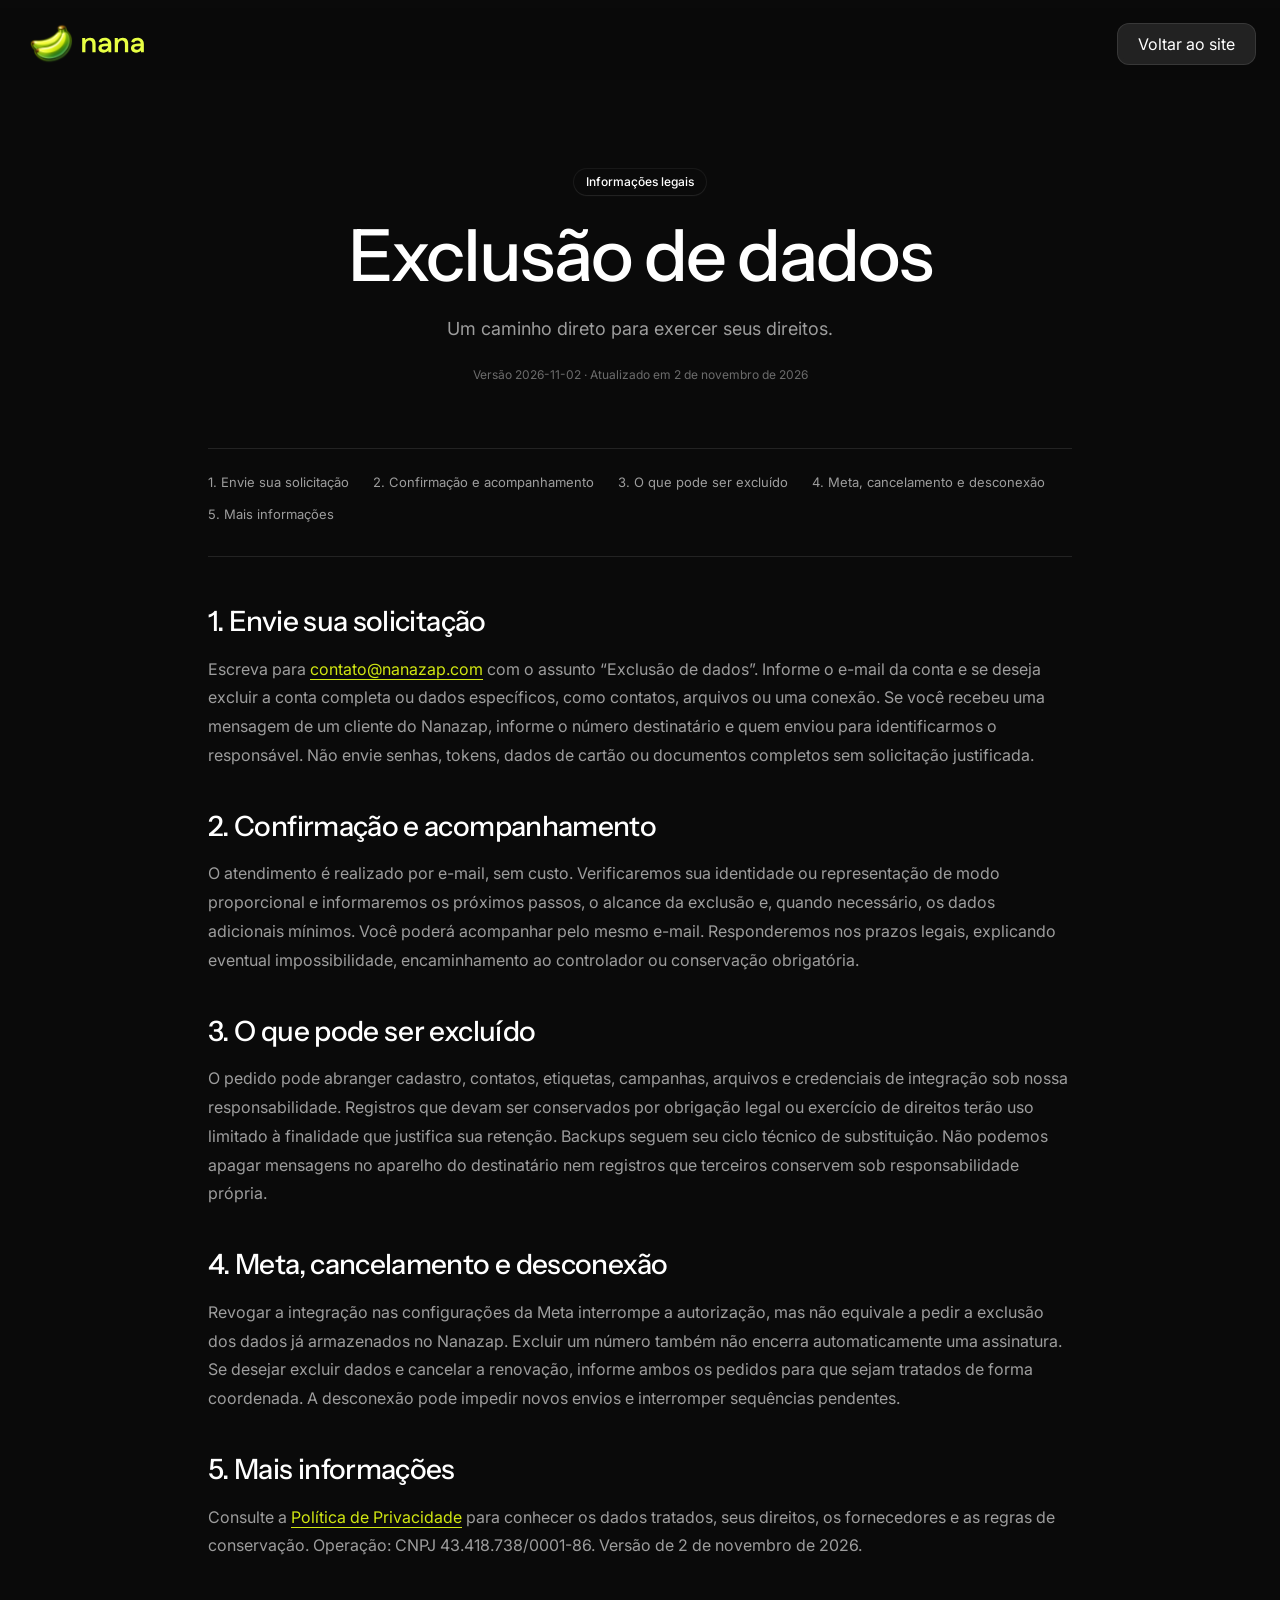
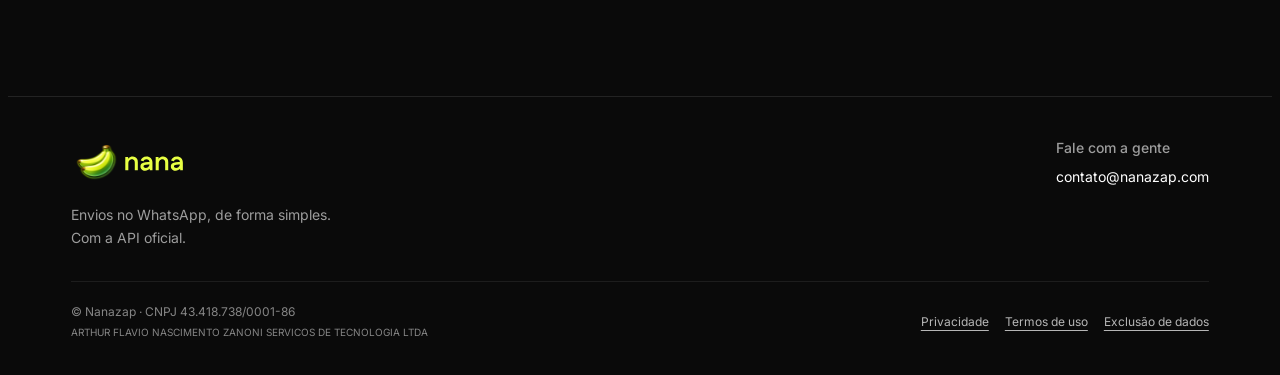
==== exclusao-de-dados.html @ 633630aa "feat: refresh Nanazap site for official WhatsApp API" ====
<!doctype html>
<html lang="pt-BR">
<head>
<meta charset="utf-8"><meta name="viewport" content="width=device-width,initial-scale=1">
<title>Exclusão de dados | Nanazap</title><meta name="description" content="Um caminho direto para exercer seus direitos.">
<link rel="icon" href="./favicon.ico"><link rel="stylesheet" href="./styles.css"><link rel="stylesheet" href="./legal.css">
<link rel="preconnect" href="https://fonts.googleapis.com"><link rel="preconnect" href="https://fonts.gstatic.com" crossorigin>
<link href="https://fonts.googleapis.com/css2?family=Instrument+Sans:wght@400;500;600;700&family=Inter:wght@400;500;600;700&display=swap" rel="stylesheet">
<script src="./assets/js/site-branding.js" defer></script>
</head>
<body class="legal-page">
<div class="page-wrapper">
<header class="navbar_component"><nav class="navbar_container" aria-label="Navegação principal">
<div class="navbar_brand-group"><a href="https://nanazap.com" class="navbar_logo-link w-nav-brand"><img src="./assets/vectors/logo-nanazap-banana-e-texto.svg" alt="Nanazap" class="navbar_logo" style="width:120px" width="120"></a><span class="navbar-tech-provider" data-meta-tech-provider-slot hidden></span></div>
<div class="navbar_button-wrapper"><a href="https://nanazap.com" class="button is-navbar2-button w-button">Voltar ao site</a></div>
</nav></header>
<main>
<div class="padding-global"><div class="container-large">
<header class="legal-intro"><div class="text-style-tagline">Informações legais</div><h1 class="heading-style-h1">Exclusão de dados</h1><p class="text-size-medium">Um caminho direto para exercer seus direitos.</p><p class="legal-version">Versão 2026-11-02 · Atualizado em 2 de novembro de 2026</p></header>
<div class="legal-content"><nav class="legal-index" aria-label="Nesta página"><a href="#solicitar">1. Envie sua solicitação</a><a href="#confirmacao">2. Confirmação e acompanhamento</a><a href="#alcance">3. O que pode ser excluído</a><a href="#desconectar">4. Meta, cancelamento e desconexão</a><a href="#mais">5. Mais informações</a></nav><article><section id="solicitar"><h2>1. Envie sua solicitação</h2><p>Escreva para <a href="mailto:contato@nanazap.com?subject=Solicita%C3%A7%C3%A3o%20de%20exclus%C3%A3o%20de%20dados">contato@nanazap.com</a> com o assunto “Exclusão de dados”. Informe o e-mail da conta e se deseja excluir a conta completa ou dados específicos, como contatos, arquivos ou uma conexão. Se você recebeu uma mensagem de um cliente do Nanazap, informe o número destinatário e quem enviou para identificarmos o responsável. Não envie senhas, tokens, dados de cartão ou documentos completos sem solicitação justificada.</p></section><section id="confirmacao"><h2>2. Confirmação e acompanhamento</h2><p>O atendimento é realizado por e-mail, sem custo. Verificaremos sua identidade ou representação de modo proporcional e informaremos os próximos passos, o alcance da exclusão e, quando necessário, os dados adicionais mínimos. Você poderá acompanhar pelo mesmo e-mail. Responderemos nos prazos legais, explicando eventual impossibilidade, encaminhamento ao controlador ou conservação obrigatória.</p></section><section id="alcance"><h2>3. O que pode ser excluído</h2><p>O pedido pode abranger cadastro, contatos, etiquetas, campanhas, arquivos e credenciais de integração sob nossa responsabilidade. Registros que devam ser conservados por obrigação legal ou exercício de direitos terão uso limitado à finalidade que justifica sua retenção. Backups seguem seu ciclo técnico de substituição. Não podemos apagar mensagens no aparelho do destinatário nem registros que terceiros conservem sob responsabilidade própria.</p></section><section id="desconectar"><h2>4. Meta, cancelamento e desconexão</h2><p>Revogar a integração nas configurações da Meta interrompe a autorização, mas não equivale a pedir a exclusão dos dados já armazenados no Nanazap. Excluir um número também não encerra automaticamente uma assinatura. Se desejar excluir dados e cancelar a renovação, informe ambos os pedidos para que sejam tratados de forma coordenada. A desconexão pode impedir novos envios e interromper sequências pendentes.</p></section><section id="mais"><h2>5. Mais informações</h2><p>Consulte a <a href="privacidade.html">Política de Privacidade</a> para conhecer os dados tratados, seus direitos, os fornecedores e as regras de conservação. Operação: CNPJ 43.418.738/0001-86. Versão de 2 de novembro de 2026.</p></section></article></div>
</div></div></main>
      <footer class="site-footer" id="contato">
        <div class="padding-global"><div class="container-large">
          <div class="site-footer-top">
            <div class="site-footer-brand"><a href="https://nanazap.com" aria-label="Nanazap, início"><img src="./assets/vectors/logo-nanazap-banana-e-texto.svg" alt="Nanazap" width="112" height="40" loading="lazy"></a><p>Envios no WhatsApp, de forma simples.<br>Com a API oficial.</p></div>
            <div class="site-footer-contact"><span>Fale com a gente</span><a href="mailto:contato@nanazap.com">contato@nanazap.com</a></div>
          </div>
          <div class="site-footer-bottom">
            <p>© Nanazap · CNPJ 43.418.738/0001-86<br><span>ARTHUR FLAVIO NASCIMENTO ZANONI SERVICOS DE TECNOLOGIA LTDA</span></p>
            <nav aria-label="Informações legais" class="legal-links"><a href="./privacidade.html">Privacidade</a><a href="./termos.html">Termos de uso</a><a href="./exclusao-de-dados.html">Exclusão de dados</a></nav>
          </div>
        </div></div>
      </footer>
</div></body></html>
---- styles.css ----
html {
  -webkit-text-size-adjust: 100%;
  -ms-text-size-adjust: 100%;
  font-family: sans-serif;
}

body {
  margin: 0;
}

article,
aside,
details,
figcaption,
figure,
footer,
header,
hgroup,
main,
menu,
nav,
section,
summary {
  display: block;
}

audio,
canvas,
progress,
video {
  vertical-align: baseline;
  display: inline-block;
}

audio:not([controls]) {
  height: 0;
  display: none;
}

[hidden],
template {
  display: none;
}

a {
  background-color: #0000;
}

a:active,
a:hover {
  outline: 0;
}

abbr[title] {
  border-bottom: 1px dotted;
}

b,
strong {
  font-weight: bold;
}

dfn {
  font-style: italic;
}

h1 {
  margin: 0.67em 0;
  font-size: 2em;
}

mark {
  color: #000;
  background: #ff0;
}

small {
  font-size: 80%;
}

sub,
sup {
  vertical-align: baseline;
  font-size: 75%;
  line-height: 0;
  position: relative;
}

sup {
  top: -0.5em;
}

sub {
  bottom: -0.25em;
}

img {
  border: 0;
}

svg:not(:root) {
  overflow: hidden;
}

hr {
  box-sizing: content-box;
  height: 0;
}

pre {
  overflow: auto;
}

code,
kbd,
pre,
samp {
  font-family: monospace;
  font-size: 1em;
}

button,
input,
optgroup,
select,
textarea {
  color: inherit;
  font: inherit;
  margin: 0;
}

button {
  overflow: visible;
}

button,
select {
  text-transform: none;
}

button,
html input[type="button"],
input[type="reset"] {
  -webkit-appearance: button;
  cursor: pointer;
}

button[disabled],
html input[disabled] {
  cursor: default;
}

button::-moz-focus-inner,
input::-moz-focus-inner {
  border: 0;
  padding: 0;
}

input {
  line-height: normal;
}

input[type="checkbox"],
input[type="radio"] {
  box-sizing: border-box;
  padding: 0;
}

input[type="number"]::-webkit-inner-spin-button,
input[type="number"]::-webkit-outer-spin-button {
  height: auto;
}

input[type="search"] {
  -webkit-appearance: none;
}

input[type="search"]::-webkit-search-cancel-button,
input[type="search"]::-webkit-search-decoration {
  -webkit-appearance: none;
}

legend {
  border: 0;
  padding: 0;
}

textarea {
  overflow: auto;
}

optgroup {
  font-weight: bold;
}

table {
  border-collapse: collapse;
  border-spacing: 0;
}

td,
th {
  padding: 0;
}

@font-face {
  font-family: webflow-icons;
  src: url("[data-uri]")
    format("truetype");
  font-weight: normal;
  font-style: normal;
}

[class^="w-icon-"],
[class*=" w-icon-"] {
  speak: none;
  font-variant: normal;
  text-transform: none;
  -webkit-font-smoothing: antialiased;
  -moz-osx-font-smoothing: grayscale;
  font-style: normal;
  font-weight: normal;
  line-height: 1;
  font-family: webflow-icons !important;
}

.w-icon-slider-right:before {
  content: "";
}

.w-icon-slider-left:before {
  content: "";
}

.w-icon-nav-menu:before {
  content: "";
}

.w-icon-arrow-down:before,
.w-icon-dropdown-toggle:before {
  content: "";
}

.w-icon-file-upload-remove:before {
  content: "";
}

.w-icon-file-upload-icon:before {
  content: "";
}

* {
  box-sizing: border-box;
}

html {
  height: 100%;
}

body {
  color: #333;
  background-color: #fff;
  min-height: 100%;
  margin: 0;
  font-family: Arial, sans-serif;
  font-size: 14px;
  line-height: 20px;
}

img {
  vertical-align: middle;
  max-width: 100%;
  display: inline-block;
}

html.w-mod-touch * {
  background-attachment: scroll !important;
}

.w-block {
  display: block;
}

.w-inline-block {
  max-width: 100%;
  display: inline-block;
}

.w-clearfix:before,
.w-clearfix:after {
  content: " ";
  grid-area: 1 / 1 / 2 / 2;
  display: table;
}

.w-clearfix:after {
  clear: both;
}

.w-hidden {
  display: none;
}

.w-button {
  color: #fff;
  line-height: inherit;
  cursor: pointer;
  background-color: #3898ec;
  border: 0;
  border-radius: 0;
  padding: 9px 15px;
  text-decoration: none;
  display: inline-block;
}

input.w-button {
  -webkit-appearance: button;
}

html[data-w-dynpage] [data-w-cloak] {
  color: #0000 !important;
}

.w-code-block {
  margin: unset;
}

pre.w-code-block code {
  all: inherit;
}

.w-optimization {
  display: contents;
}

.w-webflow-badge,
.w-webflow-badge > img {
  box-sizing: unset;
  width: unset;
  height: unset;
  max-height: unset;
  max-width: unset;
  min-height: unset;
  min-width: unset;
  margin: unset;
  padding: unset;
  float: unset;
  clear: unset;
  border: unset;
  border-radius: unset;
  background: unset;
  background-image: unset;
  background-position: unset;
  background-size: unset;
  background-repeat: unset;
  background-origin: unset;
  background-clip: unset;
  background-attachment: unset;
  background-color: unset;
  box-shadow: unset;
  transform: unset;
  direction: unset;
  font-family: unset;
  font-weight: unset;
  color: unset;
  font-size: unset;
  line-height: unset;
  font-style: unset;
  font-variant: unset;
  text-align: unset;
  letter-spacing: unset;
  -webkit-text-decoration: unset;
  text-decoration: unset;
  text-indent: unset;
  text-transform: unset;
  list-style-type: unset;
  text-shadow: unset;
  vertical-align: unset;
  cursor: unset;
  white-space: unset;
  word-break: unset;
  word-spacing: unset;
  word-wrap: unset;
  transition: unset;
}

.w-webflow-badge {
  white-space: nowrap;
  cursor: pointer;
  box-shadow:
    0 0 0 1px #0000001a,
    0 1px 3px #0000001a;
  visibility: visible !important;
  opacity: 1 !important;
  z-index: 2147483647 !important;
  color: #aaadb0 !important;
  overflow: unset !important;
  background-color: #fff !important;
  border-radius: 3px !important;
  width: auto !important;
  height: auto !important;
  margin: 0 !important;
  padding: 6px !important;
  font-size: 12px !important;
  line-height: 14px !important;
  text-decoration: none !important;
  display: inline-block !important;
  position: fixed !important;
  inset: auto 12px 12px auto !important;
  transform: none !important;
}

.w-webflow-badge > img {
  position: unset;
  visibility: unset !important;
  opacity: 1 !important;
  vertical-align: middle !important;
  display: inline-block !important;
}

h1,
h2,
h3,
h4,
h5,
h6 {
  margin-bottom: 10px;
  font-weight: bold;
}

h1 {
  margin-top: 20px;
  font-size: 38px;
  line-height: 44px;
}

h2 {
  margin-top: 20px;
  font-size: 32px;
  line-height: 36px;
}

h3 {
  margin-top: 20px;
  font-size: 24px;
  line-height: 30px;
}

h4 {
  margin-top: 10px;
  font-size: 18px;
  line-height: 24px;
}

h5 {
  margin-top: 10px;
  font-size: 14px;
  line-height: 20px;
}

h6 {
  margin-top: 10px;
  font-size: 12px;
  line-height: 18px;
}

p {
  margin-top: 0;
  margin-bottom: 10px;
}

blockquote {
  border-left: 5px solid #e2e2e2;
  margin: 0 0 10px;
  padding: 10px 20px;
  font-size: 18px;
  line-height: 22px;
}

figure {
  margin: 0 0 10px;
}

ul,
ol {
  margin-top: 0;
  margin-bottom: 10px;
  padding-left: 40px;
}

.w-list-unstyled {
  padding-left: 0;
  list-style: none;
}

.w-embed:before,
.w-embed:after {
  content: " ";
  grid-area: 1 / 1 / 2 / 2;
  display: table;
}

.w-embed:after {
  clear: both;
}

.w-video {
  width: 100%;
  padding: 0;
  position: relative;
}

.w-video iframe,
.w-video object,
.w-video embed {
  border: none;
  width: 100%;
  height: 100%;
  position: absolute;
  top: 0;
  left: 0;
}

fieldset {
  border: 0;
  margin: 0;
  padding: 0;
}

button,
[type="button"],
[type="reset"] {
  cursor: pointer;
  -webkit-appearance: button;
  border: 0;
}

.w-form {
  margin: 0 0 15px;
}

.w-form-done {
  text-align: center;
  background-color: #ddd;
  padding: 20px;
  display: none;
}

.w-form-fail {
  background-color: #ffdede;
  margin-top: 10px;
  padding: 10px;
  display: none;
}

label {
  margin-bottom: 5px;
  font-weight: bold;
  display: block;
}

.w-input,
.w-select {
  color: #333;
  vertical-align: middle;
  background-color: #fff;
  border: 1px solid #ccc;
  width: 100%;
  height: 38px;
  margin-bottom: 10px;
  padding: 8px 12px;
  font-size: 14px;
  line-height: 1.42857;
  display: block;
}

.w-input::placeholder,
.w-select::placeholder {
  color: #999;
}

.w-input:focus,
.w-select:focus {
  border-color: #3898ec;
  outline: 0;
}

.w-input[disabled],
.w-select[disabled],
.w-input[readonly],
.w-select[readonly],
fieldset[disabled] .w-input,
fieldset[disabled] .w-select {
  cursor: not-allowed;
}

.w-input[disabled]:not(.w-input-disabled),
.w-select[disabled]:not(.w-input-disabled),
.w-input[readonly],
.w-select[readonly],
fieldset[disabled]:not(.w-input-disabled) .w-input,
fieldset[disabled]:not(.w-input-disabled) .w-select {
  background-color: #eee;
}

textarea.w-input,
textarea.w-select {
  height: auto;
}

.w-select {
  background-color: #f3f3f3;
}

.w-select[multiple] {
  height: auto;
}

.w-form-label {
  cursor: pointer;
  margin-bottom: 0;
  font-weight: normal;
  display: inline-block;
}

.w-radio {
  margin-bottom: 5px;
  padding-left: 20px;
  display: block;
}

.w-radio:before,
.w-radio:after {
  content: " ";
  grid-area: 1 / 1 / 2 / 2;
  display: table;
}

.w-radio:after {
  clear: both;
}

.w-radio-input {
  float: left;
  margin: 3px 0 0 -20px;
  line-height: normal;
}

.w-file-upload {
  margin-bottom: 10px;
  display: block;
}

.w-file-upload-input {
  opacity: 0;
  z-index: -100;
  width: 0.1px;
  height: 0.1px;
  position: absolute;
  overflow: hidden;
}

.w-file-upload-default,
.w-file-upload-uploading,
.w-file-upload-success {
  color: #333;
  display: inline-block;
}

.w-file-upload-error {
  margin-top: 10px;
  display: block;
}

.w-file-upload-default.w-hidden,
.w-file-upload-uploading.w-hidden,
.w-file-upload-error.w-hidden,
.w-file-upload-success.w-hidden {
  display: none;
}

.w-file-upload-uploading-btn {
  cursor: pointer;
  background-color: #fafafa;
  border: 1px solid #ccc;
  margin: 0;
  padding: 8px 12px;
  font-size: 14px;
  font-weight: normal;
  display: flex;
}

.w-file-upload-file {
  background-color: #fafafa;
  border: 1px solid #ccc;
  flex-grow: 1;
  justify-content: space-between;
  margin: 0;
  padding: 8px 9px 8px 11px;
  display: flex;
}

.w-file-upload-file-name {
  font-size: 14px;
  font-weight: normal;
  display: block;
}

.w-file-remove-link {
  cursor: pointer;
  width: auto;
  height: auto;
  margin-top: 3px;
  margin-left: 10px;
  padding: 3px;
  display: block;
}

.w-icon-file-upload-remove {
  margin: auto;
  font-size: 10px;
}

.w-file-upload-error-msg {
  color: #ea384c;
  padding: 2px 0;
  display: inline-block;
}

.w-file-upload-info {
  padding: 0 12px;
  line-height: 38px;
  display: inline-block;
}

.w-file-upload-label {
  cursor: pointer;
  background-color: #fafafa;
  border: 1px solid #ccc;
  margin: 0;
  padding: 8px 12px;
  font-size: 14px;
  font-weight: normal;
  display: inline-block;
}

.w-icon-file-upload-icon,
.w-icon-file-upload-uploading {
  width: 20px;
  margin-right: 8px;
  display: inline-block;
}

.w-icon-file-upload-uploading {
  height: 20px;
}

.w-container {
  max-width: 940px;
  margin-left: auto;
  margin-right: auto;
}

.w-container:before,
.w-container:after {
  content: " ";
  grid-area: 1 / 1 / 2 / 2;
  display: table;
}

.w-container:after {
  clear: both;
}

.w-container .w-row {
  margin-left: -10px;
  margin-right: -10px;
}

.w-row:before,
.w-row:after {
  content: " ";
  grid-area: 1 / 1 / 2 / 2;
  display: table;
}

.w-row:after {
  clear: both;
}

.w-row .w-row {
  margin-left: 0;
  margin-right: 0;
}

.w-col {
  float: left;
  width: 100%;
  min-height: 1px;
  padding-left: 10px;
  padding-right: 10px;
  position: relative;
}

.w-col .w-col {
  padding-left: 0;
  padding-right: 0;
}

.w-col-1 {
  width: 8.33333%;
}

.w-col-2 {
  width: 16.6667%;
}

.w-col-3 {
  width: 25%;
}

.w-col-4 {
  width: 33.3333%;
}

.w-col-5 {
  width: 41.6667%;
}

.w-col-6 {
  width: 50%;
}

.w-col-7 {
  width: 58.3333%;
}

.w-col-8 {
  width: 66.6667%;
}

.w-col-9 {
  width: 75%;
}

.w-col-10 {
  width: 83.3333%;
}

.w-col-11 {
  width: 91.6667%;
}

.w-col-12 {
  width: 100%;
}

.w-hidden-main {
  display: none !important;
}

@media screen and (max-width: 991px) {
  .w-container {
    max-width: 728px;
  }

  .w-hidden-main {
    display: inherit !important;
  }

  .w-hidden-medium {
    display: none !important;
  }

  .w-col-medium-1 {
    width: 8.33333%;
  }

  .w-col-medium-2 {
    width: 16.6667%;
  }

  .w-col-medium-3 {
    width: 25%;
  }

  .w-col-medium-4 {
    width: 33.3333%;
  }

  .w-col-medium-5 {
    width: 41.6667%;
  }

  .w-col-medium-6 {
    width: 50%;
  }

  .w-col-medium-7 {
    width: 58.3333%;
  }

  .w-col-medium-8 {
    width: 66.6667%;
  }

  .w-col-medium-9 {
    width: 75%;
  }

  .w-col-medium-10 {
    width: 83.3333%;
  }

  .w-col-medium-11 {
    width: 91.6667%;
  }

  .w-col-medium-12 {
    width: 100%;
  }

  .w-col-stack {
    width: 100%;
    left: auto;
    right: auto;
  }
}

@media screen and (max-width: 767px) {
  .w-hidden-main,
  .w-hidden-medium {
    display: inherit !important;
  }

  .w-hidden-small {
    display: none !important;
  }

  .w-row,
  .w-container .w-row {
    margin-left: 0;
    margin-right: 0;
  }

  .w-col {
    width: 100%;
    left: auto;
    right: auto;
  }

  .w-col-small-1 {
    width: 8.33333%;
  }

  .w-col-small-2 {
    width: 16.6667%;
  }

  .w-col-small-3 {
    width: 25%;
  }

  .w-col-small-4 {
    width: 33.3333%;
  }

  .w-col-small-5 {
    width: 41.6667%;
  }

  .w-col-small-6 {
    width: 50%;
  }

  .w-col-small-7 {
    width: 58.3333%;
  }

  .w-col-small-8 {
    width: 66.6667%;
  }

  .w-col-small-9 {
    width: 75%;
  }

  .w-col-small-10 {
    width: 83.3333%;
  }

  .w-col-small-11 {
    width: 91.6667%;
  }

  .w-col-small-12 {
    width: 100%;
  }
}

@media screen and (max-width: 479px) {
  .w-container {
    max-width: none;
  }

  .w-hidden-main,
  .w-hidden-medium,
  .w-hidden-small {
    display: inherit !important;
  }

  .w-hidden-tiny {
    display: none !important;
  }

  .w-col {
    width: 100%;
  }

  .w-col-tiny-1 {
    width: 8.33333%;
  }

  .w-col-tiny-2 {
    width: 16.6667%;
  }

  .w-col-tiny-3 {
    width: 25%;
  }

  .w-col-tiny-4 {
    width: 33.3333%;
  }

  .w-col-tiny-5 {
    width: 41.6667%;
  }

  .w-col-tiny-6 {
    width: 50%;
  }

  .w-col-tiny-7 {
    width: 58.3333%;
  }

  .w-col-tiny-8 {
    width: 66.6667%;
  }

  .w-col-tiny-9 {
    width: 75%;
  }

  .w-col-tiny-10 {
    width: 83.3333%;
  }

  .w-col-tiny-11 {
    width: 91.6667%;
  }

  .w-col-tiny-12 {
    width: 100%;
  }
}

.w-widget {
  position: relative;
}

.w-widget-map {
  width: 100%;
  height: 400px;
}

.w-widget-map label {
  width: auto;
  display: inline;
}

.w-widget-map img {
  max-width: inherit;
}

.w-widget-map .gm-style-iw {
  text-align: center;
}

.w-widget-map .gm-style-iw > button {
  display: none !important;
}

.w-widget-twitter {
  overflow: hidden;
}

.w-widget-twitter-count-shim {
  vertical-align: top;
  text-align: center;
  background: #fff;
  border: 1px solid #758696;
  border-radius: 3px;
  width: 28px;
  height: 20px;
  display: inline-block;
  position: relative;
}

.w-widget-twitter-count-shim * {
  pointer-events: none;
  -webkit-user-select: none;
  user-select: none;
}

.w-widget-twitter-count-shim .w-widget-twitter-count-inner {
  text-align: center;
  color: #999;
  font-family: serif;
  font-size: 15px;
  line-height: 12px;
  position: relative;
}

.w-widget-twitter-count-shim .w-widget-twitter-count-clear {
  display: block;
  position: relative;
}

.w-widget-twitter-count-shim.w--large {
  width: 36px;
  height: 28px;
}

.w-widget-twitter-count-shim.w--large .w-widget-twitter-count-inner {
  font-size: 18px;
  line-height: 18px;
}

.w-widget-twitter-count-shim:not(.w--vertical) {
  margin-left: 5px;
  margin-right: 8px;
}

.w-widget-twitter-count-shim:not(.w--vertical).w--large {
  margin-left: 6px;
}

.w-widget-twitter-count-shim:not(.w--vertical):before,
.w-widget-twitter-count-shim:not(.w--vertical):after {
  content: " ";
  pointer-events: none;
  border: solid #0000;
  width: 0;
  height: 0;
  position: absolute;
  top: 50%;
  left: 0;
}

.w-widget-twitter-count-shim:not(.w--vertical):before {
  border-width: 4px;
  border-color: #75869600 #5d6c7b #75869600 #75869600;
  margin-top: -4px;
  margin-left: -9px;
}

.w-widget-twitter-count-shim:not(.w--vertical).w--large:before {
  border-width: 5px;
  margin-top: -5px;
  margin-left: -10px;
}

.w-widget-twitter-count-shim:not(.w--vertical):after {
  border-width: 4px;
  border-color: #fff0 #fff #fff0 #fff0;
  margin-top: -4px;
  margin-left: -8px;
}

.w-widget-twitter-count-shim:not(.w--vertical).w--large:after {
  border-width: 5px;
  margin-top: -5px;
  margin-left: -9px;
}

.w-widget-twitter-count-shim.w--vertical {
  width: 61px;
  height: 33px;
  margin-bottom: 8px;
}

.w-widget-twitter-count-shim.w--vertical:before,
.w-widget-twitter-count-shim.w--vertical:after {
  content: " ";
  pointer-events: none;
  border: solid #0000;
  width: 0;
  height: 0;
  position: absolute;
  top: 100%;
  left: 50%;
}

.w-widget-twitter-count-shim.w--vertical:before {
  border-width: 5px;
  border-color: #5d6c7b #75869600 #75869600;
  margin-left: -5px;
}

.w-widget-twitter-count-shim.w--vertical:after {
  border-width: 4px;
  border-color: #fff #fff0 #fff0;
  margin-left: -4px;
}

.w-widget-twitter-count-shim.w--vertical .w-widget-twitter-count-inner {
  font-size: 18px;
  line-height: 22px;
}

.w-widget-twitter-count-shim.w--vertical.w--large {
  width: 76px;
}

.w-background-video {
  color: #fff;
  height: 500px;
  position: relative;
  overflow: hidden;
}

.w-background-video > video {
  object-fit: cover;
  z-index: -100;
  background-position: 50%;
  background-size: cover;
  width: 100%;
  height: 100%;
  margin: auto;
  position: absolute;
  inset: -100%;
}

.w-background-video > video::-webkit-media-controls-start-playback-button {
  -webkit-appearance: none;
  display: none !important;
}

.w-background-video--control {
  background-color: #0000;
  padding: 0;
  position: absolute;
  bottom: 1em;
  right: 1em;
}

.w-background-video--control > [hidden] {
  display: none !important;
}

.w-slider {
  text-align: center;
  clear: both;
  -webkit-tap-highlight-color: #0000;
  tap-highlight-color: #0000;
  background: #ddd;
  height: 300px;
  position: relative;
}

.w-slider-mask {
  z-index: 1;
  white-space: nowrap;
  height: 100%;
  display: block;
  position: relative;
  left: 0;
  right: 0;
  overflow: hidden;
}

.w-slide {
  vertical-align: top;
  white-space: normal;
  text-align: left;
  width: 100%;
  height: 100%;
  display: inline-block;
  position: relative;
}

.w-slider-nav {
  z-index: 2;
  text-align: center;
  -webkit-tap-highlight-color: #0000;
  tap-highlight-color: #0000;
  height: 40px;
  margin: auto;
  padding-top: 10px;
  position: absolute;
  inset: auto 0 0;
}

.w-slider-nav.w-round > div {
  border-radius: 100%;
}

.w-slider-nav.w-num > div {
  font-size: inherit;
  line-height: inherit;
  width: auto;
  height: auto;
  padding: 0.2em 0.5em;
}

.w-slider-nav.w-shadow > div {
  box-shadow: 0 0 3px #3336;
}

.w-slider-nav-invert {
  color: #fff;
}

.w-slider-nav-invert > div {
  background-color: #2226;
}

.w-slider-nav-invert > div.w-active {
  background-color: #222;
}

.w-slider-dot {
  cursor: pointer;
  background-color: #fff6;
  width: 1em;
  height: 1em;
  margin: 0 3px 0.5em;
  transition:
    background-color 0.1s,
    color 0.1s;
  display: inline-block;
  position: relative;
}

.w-slider-dot.w-active {
  background-color: #fff;
}

.w-slider-dot:focus {
  outline: none;
  box-shadow: 0 0 0 2px #fff;
}

.w-slider-dot:focus.w-active {
  box-shadow: none;
}

.w-slider-arrow-left,
.w-slider-arrow-right {
  cursor: pointer;
  color: #fff;
  -webkit-tap-highlight-color: #0000;
  tap-highlight-color: #0000;
  -webkit-user-select: none;
  user-select: none;
  width: 80px;
  margin: auto;
  font-size: 40px;
  position: absolute;
  inset: 0;
  overflow: hidden;
}

.w-slider-arrow-left [class^="w-icon-"],
.w-slider-arrow-right [class^="w-icon-"],
.w-slider-arrow-left [class*=" w-icon-"],
.w-slider-arrow-right [class*=" w-icon-"] {
  position: absolute;
}

.w-slider-arrow-left:focus,
.w-slider-arrow-right:focus {
  outline: 0;
}

.w-slider-arrow-left {
  z-index: 3;
  right: auto;
}

.w-slider-arrow-right {
  z-index: 4;
  left: auto;
}

.w-icon-slider-left,
.w-icon-slider-right {
  width: 1em;
  height: 1em;
  margin: auto;
  inset: 0;
}

.w-slider-aria-label {
  clip: rect(0 0 0 0);
  border: 0;
  width: 1px;
  height: 1px;
  margin: -1px;
  padding: 0;
  position: absolute;
  overflow: hidden;
}

.w-slider-force-show {
  display: block !important;
}

.w-dropdown {
  text-align: left;
  z-index: 900;
  margin-left: auto;
  margin-right: auto;
  display: inline-block;
  position: relative;
}

.w-dropdown-btn,
.w-dropdown-toggle,
.w-dropdown-link {
  vertical-align: top;
  color: #222;
  text-align: left;
  white-space: nowrap;
  margin-left: auto;
  margin-right: auto;
  padding: 20px;
  text-decoration: none;
  position: relative;
}

.w-dropdown-toggle {
  -webkit-user-select: none;
  user-select: none;
  cursor: pointer;
  padding-right: 40px;
  display: inline-block;
}

.w-dropdown-toggle:focus {
  outline: 0;
}

.w-icon-dropdown-toggle {
  width: 1em;
  height: 1em;
  margin: auto 20px auto auto;
  position: absolute;
  top: 0;
  bottom: 0;
  right: 0;
}

.w-dropdown-list {
  background: #ddd;
  min-width: 100%;
  display: none;
  position: absolute;
}

.w-dropdown-list.w--open {
  display: block;
}

.w-dropdown-link {
  color: #222;
  padding: 10px 20px;
  display: block;
}

.w-dropdown-link.w--current {
  color: #0082f3;
}

.w-dropdown-link:focus {
  outline: 0;
}

@media screen and (max-width: 767px) {
  .w-nav-brand {
    padding-left: 10px;
  }
}

.w-lightbox-backdrop {
  cursor: auto;
  letter-spacing: normal;
  text-indent: 0;
  text-shadow: none;
  text-transform: none;
  visibility: visible;
  white-space: normal;
  word-break: normal;
  word-spacing: normal;
  word-wrap: normal;
  color: #fff;
  text-align: center;
  z-index: 2000;
  opacity: 0;
  -webkit-user-select: none;
  -moz-user-select: none;
  -webkit-tap-highlight-color: transparent;
  background: #000000e6;
  outline: 0;
  font-family:
    Helvetica Neue,
    Helvetica,
    Ubuntu,
    Segoe UI,
    Verdana,
    sans-serif;
  font-size: 17px;
  font-style: normal;
  font-weight: 300;
  line-height: 1.2;
  list-style: disc;
  position: fixed;
  inset: 0;
  -webkit-transform: translate(0);
}

.w-lightbox-backdrop,
.w-lightbox-container {
  -webkit-overflow-scrolling: touch;
  height: 100%;
  overflow: auto;
}

.w-lightbox-content {
  height: 100vh;
  position: relative;
  overflow: hidden;
}

.w-lightbox-view {
  opacity: 0;
  width: 100vw;
  height: 100vh;
  position: absolute;
}

.w-lightbox-view:before {
  content: "";
  height: 100vh;
}

.w-lightbox-group,
.w-lightbox-group .w-lightbox-view,
.w-lightbox-group .w-lightbox-view:before {
  height: 86vh;
}

.w-lightbox-frame,
.w-lightbox-view:before {
  vertical-align: middle;
  display: inline-block;
}

.w-lightbox-figure {
  margin: 0;
  position: relative;
}

.w-lightbox-group .w-lightbox-figure {
  cursor: pointer;
}

.w-lightbox-img {
  width: auto;
  max-width: none;
  height: auto;
}

.w-lightbox-image {
  float: none;
  max-width: 100vw;
  max-height: 100vh;
  display: block;
}

.w-lightbox-group .w-lightbox-image {
  max-height: 86vh;
}

.w-lightbox-caption {
  text-align: left;
  text-overflow: ellipsis;
  white-space: nowrap;
  background: #0006;
  padding: 0.5em 1em;
  position: absolute;
  bottom: 0;
  left: 0;
  right: 0;
  overflow: hidden;
}

.w-lightbox-embed {
  width: 100%;
  height: 100%;
  position: absolute;
  inset: 0;
}

.w-lightbox-control {
  cursor: pointer;
  background-position: center;
  background-repeat: no-repeat;
  background-size: 24px;
  width: 4em;
  transition: all 0.3s;
  position: absolute;
  top: 0;
}

.w-lightbox-left {
  background-image: url("[data-uri]");
  display: none;
  bottom: 0;
  left: 0;
}

.w-lightbox-right {
  background-image: url("[data-uri]");
  display: none;
  bottom: 0;
  right: 0;
}

.w-lightbox-close {
  background-image: url("[data-uri]");
  background-size: 18px;
  height: 2.6em;
  right: 0;
}

.w-lightbox-strip {
  white-space: nowrap;
  padding: 0 1vh;
  line-height: 0;
  position: absolute;
  bottom: 0;
  left: 0;
  right: 0;
  overflow: auto hidden;
}

.w-lightbox-item {
  box-sizing: content-box;
  cursor: pointer;
  width: 10vh;
  padding: 2vh 1vh;
  display: inline-block;
  -webkit-transform: translate3d(0, 0, 0);
}

.w-lightbox-active {
  opacity: 0.3;
}

.w-lightbox-thumbnail {
  background: #222;
  height: 10vh;
  position: relative;
  overflow: hidden;
}

.w-lightbox-thumbnail-image {
  position: absolute;
  top: 0;
  left: 0;
}

.w-lightbox-thumbnail .w-lightbox-tall {
  width: 100%;
  top: 50%;
  transform: translate(0, -50%);
}

.w-lightbox-thumbnail .w-lightbox-wide {
  height: 100%;
  left: 50%;
  transform: translate(-50%);
}

.w-lightbox-spinner {
  box-sizing: border-box;
  border: 5px solid #0006;
  border-radius: 50%;
  width: 40px;
  height: 40px;
  margin-top: -20px;
  margin-left: -20px;
  animation: 0.8s linear infinite spin;
  position: absolute;
  top: 50%;
  left: 50%;
}

.w-lightbox-spinner:after {
  content: "";
  border: 3px solid #0000;
  border-bottom-color: #fff;
  border-radius: 50%;
  position: absolute;
  inset: -4px;
}

.w-lightbox-hide {
  display: none;
}

.w-lightbox-noscroll {
  overflow: hidden;
}

@media (min-width: 768px) {
  .w-lightbox-content {
    height: 96vh;
    margin-top: 2vh;
  }

  .w-lightbox-view,
  .w-lightbox-view:before {
    height: 96vh;
  }

  .w-lightbox-group,
  .w-lightbox-group .w-lightbox-view,
  .w-lightbox-group .w-lightbox-view:before {
    height: 84vh;
  }

  .w-lightbox-image {
    max-width: 96vw;
    max-height: 96vh;
  }

  .w-lightbox-group .w-lightbox-image {
    max-width: 82.3vw;
    max-height: 84vh;
  }

  .w-lightbox-left,
  .w-lightbox-right {
    opacity: 0.5;
    display: block;
  }

  .w-lightbox-close {
    opacity: 0.8;
  }

  .w-lightbox-control:hover {
    opacity: 1;
  }
}

.w-lightbox-inactive,
.w-lightbox-inactive:hover {
  opacity: 0;
}

.w-richtext:before,
.w-richtext:after {
  content: " ";
  grid-area: 1 / 1 / 2 / 2;
  display: table;
}

.w-richtext:after {
  clear: both;
}

.w-richtext[contenteditable="true"]:before,
.w-richtext[contenteditable="true"]:after {
  white-space: initial;
}

.w-richtext ol,
.w-richtext ul {
  overflow: hidden;
}

.w-richtext .w-richtext-figure-selected.w-richtext-figure-type-video div:after,
.w-richtext .w-richtext-figure-selected[data-rt-type="video"] div:after,
.w-richtext .w-richtext-figure-selected.w-richtext-figure-type-image div,
.w-richtext .w-richtext-figure-selected[data-rt-type="image"] div {
  outline: 2px solid #2895f7;
}

.w-richtext figure.w-richtext-figure-type-video > div:after,
.w-richtext figure[data-rt-type="video"] > div:after {
  content: "";
  display: none;
  position: absolute;
  inset: 0;
}

.w-richtext figure {
  max-width: 60%;
  position: relative;
}

.w-richtext figure > div:before {
  cursor: default !important;
}

.w-richtext figure img {
  width: 100%;
}

.w-richtext figure figcaption.w-richtext-figcaption-placeholder {
  opacity: 0.6;
}

.w-richtext figure div {
  color: #0000;
  font-size: 0;
}

.w-richtext figure.w-richtext-figure-type-image,
.w-richtext figure[data-rt-type="image"] {
  display: table;
}

.w-richtext figure.w-richtext-figure-type-image > div,
.w-richtext figure[data-rt-type="image"] > div {
  display: inline-block;
}

.w-richtext figure.w-richtext-figure-type-image > figcaption,
.w-richtext figure[data-rt-type="image"] > figcaption {
  caption-side: bottom;
  display: table-caption;
}

.w-richtext figure.w-richtext-figure-type-video,
.w-richtext figure[data-rt-type="video"] {
  width: 60%;
  height: 0;
}

.w-richtext figure.w-richtext-figure-type-video iframe,
.w-richtext figure[data-rt-type="video"] iframe {
  width: 100%;
  height: 100%;
  position: absolute;
  top: 0;
  left: 0;
}

.w-richtext figure.w-richtext-figure-type-video > div,
.w-richtext figure[data-rt-type="video"] > div {
  width: 100%;
}

.w-richtext figure.w-richtext-align-center {
  clear: both;
  margin-left: auto;
  margin-right: auto;
}

.w-richtext figure.w-richtext-align-center.w-richtext-figure-type-image > div,
.w-richtext figure.w-richtext-align-center[data-rt-type="image"] > div {
  max-width: 100%;
}

.w-richtext figure.w-richtext-align-normal {
  clear: both;
}

.w-richtext figure.w-richtext-align-fullwidth {
  text-align: center;
  clear: both;
  width: 100%;
  max-width: 100%;
  margin-left: auto;
  margin-right: auto;
  display: block;
}

.w-richtext figure.w-richtext-align-fullwidth > div {
  padding-bottom: inherit;
  display: inline-block;
}

.w-richtext figure.w-richtext-align-fullwidth > figcaption {
  display: block;
}

.w-richtext figure.w-richtext-align-floatleft {
  float: left;
  clear: none;
  margin-right: 15px;
}

.w-richtext figure.w-richtext-align-floatright {
  float: right;
  clear: none;
  margin-left: 15px;
}

.w-nav {
  z-index: 1000;
  background: #ddd;
  position: relative;
}

.w-nav:before,
.w-nav:after {
  content: " ";
  grid-area: 1 / 1 / 2 / 2;
  display: table;
}

.w-nav:after {
  clear: both;
}

.w-nav-brand {
  float: left;
  color: #333;
  text-decoration: none;
  position: relative;
}

.w-nav-link {
  vertical-align: top;
  color: #222;
  text-align: left;
  margin-left: auto;
  margin-right: auto;
  padding: 20px;
  text-decoration: none;
  display: inline-block;
  position: relative;
}

.w-nav-link.w--current {
  color: #0082f3;
}

.w-nav-menu {
  float: right;
  position: relative;
}

[data-nav-menu-open] {
  text-align: center;
  background: #c8c8c8;
  min-width: 200px;
  position: absolute;
  top: 100%;
  left: 0;
  right: 0;
  overflow: visible;
  display: block !important;
}

.w--nav-link-open {
  display: block;
  position: relative;
}

.w-nav-overlay {
  width: 100%;
  display: none;
  position: absolute;
  top: 100%;
  left: 0;
  right: 0;
  overflow: hidden;
}

.w-nav-overlay [data-nav-menu-open] {
  top: 0;
}

.w-nav[data-animation="over-left"] .w-nav-overlay {
  width: auto;
}

.w-nav[data-animation="over-left"] .w-nav-overlay,
.w-nav[data-animation="over-left"] [data-nav-menu-open] {
  z-index: 1;
  top: 0;
  right: auto;
}

.w-nav[data-animation="over-right"] .w-nav-overlay {
  width: auto;
}

.w-nav[data-animation="over-right"] .w-nav-overlay,
.w-nav[data-animation="over-right"] [data-nav-menu-open] {
  z-index: 1;
  top: 0;
  left: auto;
}

.w-nav-button {
  float: right;
  cursor: pointer;
  -webkit-tap-highlight-color: #0000;
  tap-highlight-color: #0000;
  -webkit-user-select: none;
  user-select: none;
  padding: 18px;
  font-size: 24px;
  display: none;
  position: relative;
}

.w-nav-button:focus {
  outline: 0;
}

.w-nav-button.w--open {
  color: #fff;
  background-color: #c8c8c8;
}

.w-nav[data-collapse="all"] .w-nav-menu {
  display: none;
}

.w-nav[data-collapse="all"] .w-nav-button,
.w--nav-dropdown-open,
.w--nav-dropdown-toggle-open {
  display: block;
}

.w--nav-dropdown-list-open {
  position: static;
}

@media screen and (max-width: 991px) {
  .w-nav[data-collapse="medium"] .w-nav-menu {
    display: none;
  }

  .w-nav[data-collapse="medium"] .w-nav-button {
    display: block;
  }
}

@media screen and (max-width: 767px) {
  .w-nav[data-collapse="small"] .w-nav-menu {
    display: none;
  }

  .w-nav[data-collapse="small"] .w-nav-button {
    display: block;
  }

  .w-nav-brand {
    padding-left: 10px;
  }
}

@media screen and (max-width: 479px) {
  .w-nav[data-collapse="tiny"] .w-nav-menu {
    display: none;
  }

  .w-nav[data-collapse="tiny"] .w-nav-button {
    display: block;
  }
}

.w-tabs {
  position: relative;
}

.w-tabs:before,
.w-tabs:after {
  content: " ";
  grid-area: 1 / 1 / 2 / 2;
  display: table;
}

.w-tabs:after {
  clear: both;
}

.w-tab-menu {
  position: relative;
}

.w-tab-link {
  vertical-align: top;
  text-align: left;
  cursor: pointer;
  color: #222;
  background-color: #ddd;
  padding: 9px 30px;
  text-decoration: none;
  display: inline-block;
  position: relative;
}

.w-tab-link.w--current {
  background-color: #c8c8c8;
}

.w-tab-link:focus {
  outline: 0;
}

.w-tab-content {
  display: block;
  position: relative;
  overflow: hidden;
}

.w-tab-pane {
  display: none;
  position: relative;
}

.w--tab-active {
  display: block;
}

@media screen and (max-width: 479px) {
  .w-tab-link {
    display: block;
  }
}

.w-ix-emptyfix:after {
  content: "";
}

@keyframes spin {
  0% {
    transform: rotate(0);
  }

  100% {
    transform: rotate(360deg);
  }
}

.w-dyn-empty {
  background-color: #ddd;
  padding: 10px;
}

.w-dyn-hide,
.w-dyn-bind-empty,
.w-condition-invisible {
  display: none !important;
}

.wf-layout-layout {
  display: grid;
}

:root {
  --_primitives---colors--neutral-darkest: #0a0a0a;
  --_typography---font-styles--body: Inter, sans-serif;
  --_primitives---colors--white: #fff;
  --_typography---font-styles--heading: "Instrument Sans", sans-serif;
  --_primitives---opacity--white-60: #fff9;
  --color-scheme-1--text: var(--_primitives---colors--neutral-darkest);
  --_primitives---opacity--white-40: #fff6;
  --text-color--text-alternate\<deleted\|relume-variable-text-color-3\>: var(
    --base-color-neutral--white\<deleted\|relume-variable-color-neutral-2\>
  );
  --_primitives---opacity--neutral-darkest-60: #0009;
  --primary: oklch(0.8812 0.1999 116.56);
  --_primitives---opacity--transparent: transparent;
  --_primitives---opacity--white-10: #ffffff1a;
  --_primitives---opacity--white-20: #fff3;
  --_ui-styles---stroke--border-width: 1px;
  --color-scheme-1--border: var(--_primitives---colors--neutral-darkest);
  --_ui-styles---radius--medium: 1rem;
  --color-scheme-1--foreground: var(--_primitives---colors--neutral-lightest);
  --background-color--background-secondary\<deleted\|relume-variable-background-color-2\>: var(
    --base-color-neutral--neutral-lightest\<deleted\|relume-variable-color-neutral-3\>
  );
  --border-color--border-primary\<deleted\|relume-variable-border-color-1\>: var(
    --base-color-neutral--black\<deleted\|relume-variable-color-neutral-1\>
  );
  --_ui-styles---radius--small: 0px;
  --color-scheme-1--background: var(--_primitives---colors--white);
  --_primitives---colors--neutral-lightest: #eee;
  --_ui-styles---radius--large: 0px;
  --color-scheme-1--accent: var(--_primitives---colors--neutral-darkest);
  --_primitives---opacity--white-5: #ffffff0d;
  --_primitives---colors--neutral-lighter: #ccc;
  --_primitives---colors--neutral-light: #aaa;
  --_primitives---colors--neutral: #666;
  --_primitives---colors--neutral-dark: #444;
  --_primitives---colors--neutral-darker: #222;
  --_primitives---opacity--white-15: #ffffff26;
  --_primitives---opacity--white-30: #ffffff4d;
  --_primitives---opacity--white-50: #ffffff80;
  --_primitives---opacity--neutral-darkest-5: #0000000d;
  --_primitives---opacity--neutral-darkest-10: #0000001a;
  --_primitives---opacity--neutral-darkest-15: #00000026;
  --_primitives---opacity--neutral-darkest-20: #0003;
  --_primitives---opacity--neutral-darkest-30: #0000004d;
  --_primitives---opacity--neutral-darkest-40: #0006;
  --_primitives---opacity--neutral-darkest-50: #00000080;
  --_ui-styles---stroke--divider-width: 1px;
  --base-color-neutral--white\<deleted\|relume-variable-color-neutral-2\>: white;
  --base-color-neutral--neutral-lightest\<deleted\|relume-variable-color-neutral-3\>: #eee;
  --base-color-neutral--black\<deleted\|relume-variable-color-neutral-1\>: black;
}

.w-layout-grid {
  grid-row-gap: 16px;
  grid-column-gap: 16px;
  grid-template-rows: auto auto;
  grid-template-columns: 1fr 1fr;
  grid-auto-columns: 1fr;
  display: grid;
}

body {
  background-color: var(--_primitives---colors--neutral-darkest);
  font-family: var(--_typography---font-styles--body);
  color: var(--_primitives---colors--white);
  padding: 0.5rem;
  font-size: 1rem;
  font-weight: 400;
  line-height: 1.5;
}

h1 {
  font-family: var(--_typography---font-styles--heading);
  margin-top: 0;
  margin-bottom: 0;
  font-size: 3.5rem;
  font-weight: 700;
  line-height: 1.2;
}

h2 {
  font-family: var(--_typography---font-styles--heading);
  margin-top: 0;
  margin-bottom: 0;
  font-size: 3rem;
  font-weight: 700;
  line-height: 1.2;
}

h3 {
  font-family: var(--_typography---font-styles--heading);
  margin-top: 0;
  margin-bottom: 0;
  font-size: 2.5rem;
  font-weight: 700;
  line-height: 1.2;
}

h4 {
  font-family: var(--_typography---font-styles--heading);
  margin-top: 0;
  margin-bottom: 0;
  font-size: 2rem;
  font-weight: 700;
  line-height: 1.3;
}

h5 {
  font-family: var(--_typography---font-styles--heading);
  margin-top: 0;
  margin-bottom: 0;
  font-size: 1.5rem;
  font-weight: 700;
  line-height: 1.4;
}

h6 {
  font-family: var(--_typography---font-styles--heading);
  margin-top: 0;
  margin-bottom: 0;
  font-size: 1.25rem;
  font-weight: 700;
  line-height: 1.4;
}

p {
  color: var(--_primitives---opacity--white-60);
  margin-bottom: 0;
}

a {
  color: var(--color-scheme-1--text);
  text-decoration: underline;
}

ul {
  margin-top: 1rem;
  margin-bottom: 1rem;
  padding-left: 1.25rem;
}

ol {
  margin-top: 1rem;
  margin-bottom: 1rem;
  padding-left: 1.5rem;
}

li {
  margin-top: 0.25rem;
  margin-bottom: 0.25rem;
  padding-left: 0.5rem;
}

img {
  max-width: 100%;
  display: inline-block;
}

label {
  margin-bottom: 0.25rem;
  font-weight: 500;
}

blockquote {
  border-left: 0.1875rem solid var(--color-scheme-1--text);
  margin-bottom: 0;
  padding: 0.75rem 1.25rem;
  font-size: 1.25rem;
  line-height: 1.5;
}

figure {
  margin-top: 3rem;
  margin-bottom: 3rem;
}

figcaption {
  text-align: center;
  margin-top: 0.25rem;
}

.z-index-2 {
  z-index: 2;
  position: relative;
}

.max-width-full {
  width: 100%;
  max-width: none;
}

.layer {
  justify-content: center;
  align-items: center;
  position: absolute;
  inset: 0%;
}

.overflow-hidden {
  overflow: hidden;
}

.global-styles {
  display: block;
  position: fixed;
  inset: 0% auto auto 0%;
}

.z-index-1 {
  z-index: 1;
  position: relative;
}

.hide {
  display: none;
}

.text-style-link {
  text-decoration: underline;
}

.max-width-xlarge {
  width: 100%;
  max-width: 64rem;
}

.max-width-medium {
  width: 100%;
  max-width: 35rem;
}

.max-width-xsmall {
  width: 100%;
  max-width: 25rem;
}

.max-width-xxsmall {
  width: 100%;
  max-width: 20rem;
}

.container-large {
  width: 100%;
  max-width: 80rem;
  margin-left: auto;
  margin-right: auto;
}

.max-width-xxlarge {
  width: 100%;
  max-width: 80rem;
}

.align-center {
  margin-left: auto;
  margin-right: auto;
}

.spacing-clean {
  margin: 0;
  padding: 0;
}

.max-width-large {
  width: 100%;
  max-width: 48rem;
}

.max-width-small {
  width: 100%;
  max-width: 26rem;
}

.utility_component {
  justify-content: center;
  align-items: center;
  width: 100vw;
  max-width: 100%;
  height: 100vh;
  max-height: 100%;
  padding-left: 1.25rem;
  padding-right: 1.25rem;
  display: flex;
}

.utility_form-block {
  text-align: center;
  flex-direction: column;
  max-width: 20rem;
  display: flex;
}

.utility_form {
  flex-direction: column;
  align-items: stretch;
  display: flex;
}

.utility_image {
  margin-bottom: 0.5rem;
  margin-left: auto;
  margin-right: auto;
}

.container-medium {
  width: 100%;
  max-width: 52rem;
  margin-left: auto;
  margin-right: auto;
}

.container-small {
  width: 100%;
  max-width: 48rem;
  margin-left: auto;
  margin-right: auto;
}

.margin-tiny {
  margin: 0.25rem;
}

.margin-xxsmall {
  margin: 0.5rem;
}

.margin-xsmall {
  margin: 1rem;
}

.margin-small {
  margin: 1.5rem;
}

.margin-medium {
  margin: 2rem;
}

.margin-large {
  margin: 3rem;
}

.margin-xlarge {
  margin: 4rem;
}

.margin-xxlarge {
  margin: 5rem;
}

.margin-huge {
  margin: 6rem;
}

.margin-xhuge {
  margin: 7rem;
}

.margin-xxhuge {
  margin: 10rem;
}

.margin-0 {
  margin: 0;
}

.padding-0 {
  padding: 0;
}

.padding-tiny {
  padding: 0.25rem;
}

.padding-xxsmall {
  padding: 0.5rem;
}

.padding-xsmall {
  padding: 1rem;
}

.padding-small {
  padding: 1.5rem;
}

.padding-medium {
  padding: 2rem;
}

.padding-large {
  padding: 3rem;
}

.padding-xlarge {
  padding: 4rem;
}

.padding-xxlarge {
  padding: 5rem;
}

.padding-huge {
  padding: 6rem;
}

.padding-xhuge {
  padding: 7rem;
}

.padding-xxhuge {
  padding: 10rem;
}

.margin-top,
.margin-top.margin-custom1,
.margin-top.margin-huge,
.margin-top.margin-small,
.margin-top.margin-tiny,
.margin-top.margin-custom3,
.margin-top.margin-medium,
.margin-top.margin-xxsmall,
.margin-top.margin-xxhuge,
.margin-top.margin-custom2,
.margin-top.margin-xsmall,
.margin-top.margin-large,
.margin-top.margin-xxlarge,
.margin-top.margin-xlarge,
.margin-top.margin-0,
.margin-top.margin-xhuge {
  margin-bottom: 0;
  margin-left: 0;
  margin-right: 0;
}

.margin-bottom,
.margin-bottom.margin-xxlarge,
.margin-bottom.margin-medium,
.margin-bottom.margin-custom3,
.margin-bottom.margin-custom1,
.margin-bottom.margin-tiny,
.margin-bottom.margin-small,
.margin-bottom.margin-large,
.margin-bottom.margin-0,
.margin-bottom.margin-xlarge,
.margin-bottom.margin-xhuge,
.margin-bottom.margin-xxhuge,
.margin-bottom.margin-huge,
.margin-bottom.margin-xxsmall,
.margin-bottom.margin-custom2,
.margin-bottom.margin-xsmall {
  margin-top: 0;
  margin-left: 0;
  margin-right: 0;
}

.margin-left,
.margin-left.margin-tiny,
.margin-left.margin-xxlarge,
.margin-left.margin-0,
.margin-left.margin-small,
.margin-left.margin-xsmall,
.margin-left.margin-large,
.margin-left.margin-huge,
.margin-left.margin-xlarge,
.margin-left.margin-custom3,
.margin-left.margin-xxsmall,
.margin-left.margin-custom1,
.margin-left.margin-custom2,
.margin-left.margin-xhuge,
.margin-left.margin-xxhuge,
.margin-left.margin-medium {
  margin-top: 0;
  margin-bottom: 0;
  margin-right: 0;
}

.margin-right,
.margin-right.margin-huge,
.margin-right.margin-xsmall,
.margin-right.margin-xxhuge,
.margin-right.margin-small,
.margin-right.margin-medium,
.margin-right.margin-xlarge,
.margin-right.margin-custom3,
.margin-right.margin-custom2,
.margin-right.margin-xxsmall,
.margin-right.margin-xhuge,
.margin-right.margin-custom1,
.margin-right.margin-large,
.margin-right.margin-0,
.margin-right.margin-xxlarge,
.margin-right.margin-tiny {
  margin-top: 0;
  margin-bottom: 0;
  margin-left: 0;
}

.margin-vertical,
.margin-vertical.margin-medium,
.margin-vertical.margin-xlarge,
.margin-vertical.margin-xxsmall,
.margin-vertical.margin-xxlarge,
.margin-vertical.margin-huge,
.margin-vertical.margin-0,
.margin-vertical.margin-xxhuge,
.margin-vertical.margin-tiny,
.margin-vertical.margin-xsmall,
.margin-vertical.margin-custom1,
.margin-vertical.margin-small,
.margin-vertical.margin-large,
.margin-vertical.margin-xhuge,
.margin-vertical.margin-custom2,
.margin-vertical.margin-custom3 {
  margin-left: 0;
  margin-right: 0;
}

.margin-horizontal,
.margin-horizontal.margin-medium,
.margin-horizontal.margin-tiny,
.margin-horizontal.margin-custom3,
.margin-horizontal.margin-0,
.margin-horizontal.margin-xxlarge,
.margin-horizontal.margin-xhuge,
.margin-horizontal.margin-huge,
.margin-horizontal.margin-xlarge,
.margin-horizontal.margin-custom1,
.margin-horizontal.margin-xxsmall,
.margin-horizontal.margin-xsmall,
.margin-horizontal.margin-large,
.margin-horizontal.margin-custom2,
.margin-horizontal.margin-small,
.margin-horizontal.margin-xxhuge {
  margin-top: 0;
  margin-bottom: 0;
}

.padding-top,
.padding-top.padding-xhuge,
.padding-top.padding-xxhuge,
.padding-top.padding-0,
.padding-top.padding-large,
.padding-top.padding-custom2,
.padding-top.padding-xlarge,
.padding-top.padding-huge,
.padding-top.padding-xxsmall,
.padding-top.padding-custom3,
.padding-top.padding-tiny,
.padding-top.padding-medium,
.padding-top.padding-xxlarge,
.padding-top.padding-small,
.padding-top.padding-xsmall,
.padding-top.padding-custom1 {
  padding-bottom: 0;
  padding-left: 0;
  padding-right: 0;
}

.padding-bottom,
.padding-bottom.padding-xlarge,
.padding-bottom.padding-small,
.padding-bottom.padding-xxhuge,
.padding-bottom.padding-large,
.padding-bottom.padding-xhuge,
.padding-bottom.padding-custom2,
.padding-bottom.padding-xxsmall,
.padding-bottom.padding-xxlarge,
.padding-bottom.padding-custom3,
.padding-bottom.padding-custom1,
.padding-bottom.padding-xsmall,
.padding-bottom.padding-huge,
.padding-bottom.padding-tiny,
.padding-bottom.padding-medium,
.padding-bottom.padding-0 {
  padding-top: 0;
  padding-left: 0;
  padding-right: 0;
}

.padding-left,
.padding-left.padding-xhuge,
.padding-left.padding-xlarge,
.padding-left.padding-0,
.padding-left.padding-small,
.padding-left.padding-xsmall,
.padding-left.padding-medium,
.padding-left.padding-xxhuge,
.padding-left.padding-huge,
.padding-left.padding-custom1,
.padding-left.padding-tiny,
.padding-left.padding-xxsmall,
.padding-left.padding-custom3,
.padding-left.padding-custom2,
.padding-left.padding-xxlarge,
.padding-left.padding-large {
  padding-top: 0;
  padding-bottom: 0;
  padding-right: 0;
}

.padding-right,
.padding-right.padding-xxhuge,
.padding-right.padding-custom2,
.padding-right.padding-large,
.padding-right.padding-xlarge,
.padding-right.padding-tiny,
.padding-right.padding-custom3,
.padding-right.padding-custom1,
.padding-right.padding-xsmall,
.padding-right.padding-xxlarge,
.padding-right.padding-xxsmall,
.padding-right.padding-medium,
.padding-right.padding-xhuge,
.padding-right.padding-huge,
.padding-right.padding-0,
.padding-right.padding-small {
  padding-top: 0;
  padding-bottom: 0;
  padding-left: 0;
}

.padding-vertical,
.padding-vertical.padding-0,
.padding-vertical.padding-xxhuge,
.padding-vertical.padding-large,
.padding-vertical.padding-custom3,
.padding-vertical.padding-medium,
.padding-vertical.padding-tiny,
.padding-vertical.padding-xxlarge,
.padding-vertical.padding-custom1,
.padding-vertical.padding-xsmall,
.padding-vertical.padding-xhuge,
.padding-vertical.padding-xlarge,
.padding-vertical.padding-custom2,
.padding-vertical.padding-xxsmall,
.padding-vertical.padding-huge,
.padding-vertical.padding-small {
  padding-left: 0;
  padding-right: 0;
}

.padding-horizontal,
.padding-horizontal.padding-xxsmall,
.padding-horizontal.padding-0,
.padding-horizontal.padding-custom3,
.padding-horizontal.padding-huge,
.padding-horizontal.padding-xsmall,
.padding-horizontal.padding-medium,
.padding-horizontal.padding-xxlarge,
.padding-horizontal.padding-large,
.padding-horizontal.padding-xhuge,
.padding-horizontal.padding-custom1,
.padding-horizontal.padding-tiny,
.padding-horizontal.padding-custom2,
.padding-horizontal.padding-xxhuge,
.padding-horizontal.padding-small,
.padding-horizontal.padding-xlarge {
  padding-top: 0;
  padding-bottom: 0;
}

.overflow-scroll {
  overflow: scroll;
}

.overflow-auto {
  overflow: auto;
}

.text-weight-medium {
  font-weight: 500;
}

.text-size-medium {
  font-size: 1.125rem;
}

.margin-top-auto {
  margin-top: auto;
}

.text-style-quote {
  border-left: 0.1875rem solid var(--color-scheme-1--text);
  margin-bottom: 0;
  padding: 0.75rem 1.25rem;
  font-size: 1.25rem;
  line-height: 1.5;
}

.icon-embed-small {
  flex-direction: column;
  justify-content: center;
  align-items: center;
  width: 2rem;
  height: 2rem;
  display: flex;
}

.heading-style-h2 {
  color: var(--_primitives---opacity--white-40);
  letter-spacing: -0.125rem;
  font-size: 3rem;
  font-weight: 500;
  line-height: 1.1;
}

.rl-styleguide_heading {
  z-index: 4;
  font-family: var(--_typography---font-styles--heading);
  margin-bottom: 1.5rem;
  padding: 0.25rem 0.5rem;
  font-size: 3.5rem;
  font-weight: 700;
}

.heading-style-h6 {
  font-size: 1.25rem;
  font-weight: 700;
  line-height: 1.4;
}

.rl-styleguide_item-row {
  grid-column-gap: 1.5rem;
  grid-row-gap: 0rem;
  grid-template-rows: auto;
  grid-template-columns: 15rem 1fr;
  align-items: center;
}

.rl-styleguide_item-row.is-button-row {
  grid-template-columns: 19rem 1fr;
}

.icon-1x1-xsmall {
  width: 1.5rem;
  height: 1.5rem;
}

.rl-styleguide_empty-space {
  z-index: -1;
  flex-direction: column;
  justify-content: space-between;
  align-items: flex-start;
  padding: 2rem;
  display: flex;
  position: relative;
}

.shadow-xxlarge {
  box-shadow: 0 32px 64px -12px #00000024;
}

.rl-styleguide_icons-list {
  grid-column-gap: 1rem;
  grid-row-gap: 1rem;
  flex-wrap: wrap;
  grid-template-rows: auto;
  grid-template-columns: 1fr;
  grid-auto-columns: 1fr;
  grid-auto-flow: column;
  display: grid;
}

.icon-embed-medium {
  flex-direction: column;
  justify-content: center;
  align-items: center;
  width: 3rem;
  height: 3rem;
  display: flex;
}

.form_radio {
  align-items: center;
  margin-bottom: 0;
  padding-left: 1.125rem;
  display: flex;
}

.form_radio.is-alternate {
  color: var(--_primitives---colors--white);
}

.heading-style-h5 {
  font-size: 1.125rem;
  font-weight: 600;
  line-height: 1.4;
}

.text-style-strikethrough {
  text-decoration: line-through;
}

.heading-style-h1 {
  letter-spacing: -0.125rem;
  font-size: 4.5rem;
  font-weight: 500;
  line-height: 1;
}

.form_checkbox-icon {
  border: 1px solid var(--_primitives---colors--neutral-darkest);
  cursor: pointer;
  border-radius: 0;
  width: 1.125rem;
  min-width: 1.125rem;
  height: 1.125rem;
  min-height: 1.125rem;
  margin-top: 0;
  margin-left: -1.25rem;
  margin-right: 0.5rem;
  transition: all 0.2s;
}

.form_checkbox-icon.w--redirected-checked {
  box-shadow: none;
  background-color: #000;
  background-size: 16px 16px;
  border-width: 1px;
  border-color: #000;
}

.form_checkbox-icon.w--redirected-focus {
  box-shadow: none;
  border-color: #000;
}

.form_checkbox-icon.is-alternate {
  border-color: var(--_primitives---colors--white);
}

.form_checkbox-label {
  margin-bottom: 0;
}

.text-size-tiny {
  font-size: 0.75rem;
}

.form_field-label {
  margin-bottom: 0.5rem;
  font-weight: 400;
}

.form_field-label.is-alternate {
  color: var(
    --text-color--text-alternate\<deleted\|relume-variable-text-color-3\>
  );
}

.button {
  border: 1.5px solid var(--_primitives---opacity--neutral-darkest-60);
  background-color: var(--primary);
  color: var(--_primitives---colors--white);
  text-align: center;
  border-radius: 12px;
  padding: 0.75rem 1.25rem;
  text-decoration: none;
}

.button.is-link {
  background-color: var(--_primitives---opacity--transparent);
  color: var(--_primitives---colors--neutral-darkest);
  border-style: none;
  padding: 0.25rem 0;
  line-height: 1;
  text-decoration: none;
}

.button.is-link.is-alternate {
  background-color: var(--_primitives---opacity--transparent);
  color: var(--_primitives---colors--white);
}

.button.is-link.is-icon {
  grid-column-gap: 0.5rem;
  grid-row-gap: 0.5rem;
}

.button.is-icon {
  grid-column-gap: 0.75rem;
  grid-row-gap: 0.75rem;
  justify-content: center;
  align-items: center;
  display: flex;
}

.button.is-secondary {
  background-color: var(--_primitives---opacity--transparent);
  color: var(--_primitives---colors--neutral-darkest);
}

.button.is-secondary.is-alternate {
  background-color: var(--_primitives---opacity--transparent);
  color: var(--_primitives---colors--white);
}

.button.is-small {
  padding: 0.5rem 1.25rem;
}

.button.is-alternate {
  border-color: var(--_primitives---colors--white);
  background-color: var(--_primitives---colors--white);
  color: var(--_primitives---colors--neutral-darkest);
}

.button.is-navbar2-button {
  border-color: var(--_primitives---opacity--white-10);
  background-color: var(--_primitives---opacity--white-10);
  -webkit-backdrop-filter: blur(5px);
  backdrop-filter: blur(5px);
  padding-top: 0.5rem;
  padding-bottom: 0.5rem;
  transition: all 0.2s;
}

.button.is-navbar2-button:hover {
  background-color: var(--_primitives---opacity--white-20);
}

.text-weight-normal {
  font-weight: 400;
}

.heading-style-h4 {
  font-size: 2rem;
  font-weight: 700;
  line-height: 1.3;
}

.text-style-italic {
  font-style: italic;
}

.icon-1x1-xxsmall {
  width: 1rem;
  height: 1rem;
}

.form_radio-label {
  margin-bottom: 0;
}

.rl-styleguide_item {
  grid-column-gap: 1rem;
  grid-row-gap: 1rem;
  flex-direction: column;
  grid-template-rows: auto;
  grid-template-columns: 1fr;
  grid-auto-columns: 1fr;
  place-content: start;
  place-items: start;
  padding-bottom: 1rem;
  display: grid;
}

.rl-styleguide_item.is-stretch {
  grid-row-gap: 1rem;
  justify-items: stretch;
}

.icon-1x1-xlarge {
  width: 6.5rem;
  height: 6.5rem;
}

.shadow-xlarge {
  box-shadow: 0 24px 48px -12px #0000002e;
}

.text-weight-light {
  font-weight: 300;
}

.rl-styleguide_label {
  color: #1e51f7;
  white-space: nowrap;
  cursor: context-menu;
  background-color: #e8edff;
  padding: 0.25rem 0.5rem;
  font-size: 0.75rem;
  display: inline-block;
}

.rl-styleguide_label.is-html-tag {
  color: #bb4198;
  background-color: #f9eff6;
}

.text-size-regular {
  font-size: 1rem;
}

.text-weight-xbold {
  font-weight: 800;
}

.text-align-right {
  text-align: right;
}

.text-weight-bold {
  font-weight: 700;
}

.icon-height-xlarge {
  height: 6.5rem;
}

.heading-style-h3 {
  font-size: 2.5rem;
  font-weight: 700;
  line-height: 1.2;
}

.icon-1x1-large {
  width: 5rem;
  height: 5rem;
}

.form_input {
  border: 1px solid var(--_primitives---colors--neutral-darkest);
  background-color: var(--_primitives---opacity--transparent);
  color: var(--_primitives---colors--white);
  border-radius: 0;
  height: auto;
  min-height: 2.75rem;
  margin-bottom: 0;
  padding: 0.5rem 0.75rem;
  font-size: 1rem;
  font-weight: 400;
  line-height: 1.6;
}

.form_input:focus {
  border-color: var(--_primitives---colors--neutral-darkest);
}

.form_input::placeholder {
  color: var(--_primitives---opacity--white-60);
}

.form_input.is-text-area {
  height: auto;
  min-height: 11.25rem;
  padding-top: 0.75rem;
  padding-bottom: 0.75rem;
  overflow: auto;
}

.form_input.is-select-input {
  background-image: url("https://cdn.prod.website-files.com/6842da0516a11649ec48a452/6842da0516a11649ec48a4f4_chevron-down.svg");
  background-position: 99%;
  background-repeat: no-repeat;
  background-size: auto;
}

.form_input.is-select-input.is-alternate {
  background-image: url("https://cdn.prod.website-files.com/6842da0516a11649ec48a452/6842da0516a11649ec48a4f3_chevron-down-white.svg");
}

.form_input.is-alternate {
  border-color: var(--_primitives---colors--white);
  background-color: var(--_primitives---opacity--transparent);
  color: var(--_primitives---colors--white);
}

.form_input.is-alternate::placeholder {
  color: var(--_primitives---opacity--white-60);
}

.rl-styleguide_button-list {
  grid-column-gap: 1rem;
  grid-row-gap: 1.5rem;
  white-space: normal;
  grid-template-rows: auto;
  grid-template-columns: auto;
  grid-auto-columns: max-content;
  grid-auto-flow: row;
  place-items: center start;
  padding-top: 1.5rem;
  padding-bottom: 1.5rem;
  display: grid;
}

.rl-styleguide_list {
  grid-column-gap: 1rem;
  grid-row-gap: 1rem;
  grid-template-rows: auto;
  grid-template-columns: 1fr;
  padding-bottom: 4rem;
}

.icon-embed-custom1 {
  flex-direction: column;
  justify-content: center;
  align-items: center;
  width: 1.25rem;
  height: 1.25rem;
  display: flex;
}

.button-group {
  grid-column-gap: 1rem;
  grid-row-gap: 1rem;
  flex-wrap: wrap;
  align-items: center;
  display: flex;
}

.button-group.is-center {
  justify-content: center;
  align-items: center;
}

.text-color-white {
  color: var(--_primitives---colors--white);
}

.background-color-white {
  background-color: var(--_primitives---colors--white);
}

.text-weight-semibold {
  font-weight: 600;
}

.text-style-muted {
  opacity: 0.6;
}

.text-style-nowrap {
  white-space: nowrap;
}

.text-align-left {
  text-align: left;
}

.icon-embed-large {
  flex-direction: column;
  justify-content: center;
  align-items: center;
  width: 5rem;
  height: 5rem;
  display: flex;
}

.shadow-xxsmall {
  box-shadow: 0 1px 2px #0000000d;
}

.text-color-black {
  color: var(--_primitives---colors--neutral-darkest);
}

.icon-embed-xxsmall {
  flex-direction: column;
  justify-content: center;
  align-items: center;
  width: 1rem;
  height: 1rem;
  display: flex;
}

.icon-embed-xsmall {
  flex-direction: column;
  justify-content: center;
  align-items: center;
  width: 1.5rem;
  height: 1.5rem;
  display: flex;
}

.icon-height-xxsmall {
  height: 1rem;
}

.background-color-black {
  background-color: var(--_primitives---colors--neutral-darkest);
}

.shadow-xsmall {
  box-shadow:
    0 1px 3px #0000001a,
    0 1px 2px #0000000f;
}

.icon-1x1-custom1 {
  width: 1.25rem;
  height: 1.25rem;
}

.rl-styleguide_header {
  grid-column-gap: 1rem;
  grid-row-gap: 1rem;
  grid-template-rows: auto;
  grid-template-columns: 1fr 1fr 1fr;
  grid-auto-columns: 1fr;
  justify-content: space-between;
  align-items: flex-start;
  padding-top: 3rem;
  padding-bottom: 3rem;
  display: flex;
}

.rl-styleguide_subheading {
  z-index: 3;
  border: var(--_ui-styles---stroke--border-width) solid
    var(--color-scheme-1--border);
  border-radius: var(--_ui-styles---radius--medium);
  background-color: var(--color-scheme-1--foreground);
  font-family: var(--_typography---font-styles--heading);
  margin-bottom: 1rem;
  padding: 1rem;
  font-size: 2rem;
  font-weight: 700;
  line-height: 1;
}

.rl-styleguide_subheading.is-text-small {
  font-family: var(--_typography---font-styles--body);
  font-size: 1rem;
  font-weight: 400;
}

.form_radio-icon {
  border: 1px solid var(--_primitives---colors--neutral-darkest);
  cursor: pointer;
  border-radius: 100px;
  width: 1.125rem;
  min-width: 1.125rem;
  height: 1.125rem;
  min-height: 1.125rem;
  margin-top: 0;
  margin-left: -1.125rem;
  margin-right: 0.5rem;
}

.form_radio-icon.w--redirected-checked {
  background-color: #fff;
  background-image: none;
  border-width: 6px;
  border-color: #000;
}

.form_radio-icon.w--redirected-focus {
  box-shadow: none;
  border-color: #000;
  margin-top: 0;
}

.form_radio-icon.is-alternate {
  border-color: var(--_primitives---colors--white);
}

.rl-styleguide_shadows-list {
  grid-column-gap: 1.5rem;
  grid-row-gap: 1.5rem;
  grid-template-rows: auto;
  grid-template-columns: 1fr 1fr 1fr 1fr;
  align-items: start;
}

.form_form {
  grid-column-gap: 1.5rem;
  grid-row-gap: 1.5rem;
  grid-template-rows: auto;
  grid-template-columns: 1fr;
  grid-auto-columns: 1fr;
  display: grid;
}

.text-style-allcaps {
  text-transform: uppercase;
}

.icon-height-custom1 {
  height: 1.25rem;
}

.text-align-center {
  text-align: center;
}

.text-size-small {
  font-size: 0.875rem;
}

.class-label-column {
  grid-column-gap: 0.75rem;
  grid-row-gap: 0.75rem;
  grid-template-rows: auto;
  grid-template-columns: 1fr;
  grid-auto-columns: 1fr;
  display: grid;
}

.form_field-wrapper {
  position: relative;
}

.icon-height-small {
  height: 2rem;
}

.icon-height-large {
  height: 5rem;
}

.shadow-large {
  box-shadow:
    0 20px 24px -4px #00000014,
    0 8px 8px -4px #00000008;
}

.icon-embed-xlarge {
  flex-direction: column;
  justify-content: center;
  align-items: center;
  width: 6.5rem;
  height: 6.5rem;
  display: flex;
}

.icon-1x1-small {
  width: 2rem;
  height: 2rem;
}

.class-label-row {
  grid-column-gap: 0.25rem;
  grid-row-gap: 0.25rem;
  flex-wrap: wrap;
  align-items: center;
  display: flex;
}

.text-rich-text h1 {
  margin-top: 2rem;
  margin-bottom: 1rem;
}

.text-rich-text blockquote {
  margin-top: 1.5rem;
  margin-bottom: 1.5rem;
  font-style: italic;
}

.text-rich-text h2,
.text-rich-text h3,
.text-rich-text h4 {
  margin-top: 1.5rem;
  margin-bottom: 1rem;
}

.text-rich-text h5,
.text-rich-text h6 {
  margin-top: 1.25rem;
  margin-bottom: 1rem;
}

.text-rich-text p {
  margin-bottom: 1rem;
}

.text-rich-text figcaption {
  border-left: 2px solid var(--color-scheme-1--text);
  text-align: left;
  margin-top: 0.5rem;
  padding-left: 0.5rem;
  font-size: 0.875rem;
}

.icon-height-medium {
  height: 3rem;
}

.form_checkbox {
  align-items: center;
  margin-bottom: 0;
  padding-left: 1.25rem;
  display: flex;
}

.form_checkbox.is-alternate {
  color: var(--_primitives---colors--white);
}

.shadow-small {
  box-shadow:
    0 4px 8px -2px #0000001a,
    0 2px 4px -2px #0000000f;
}

.icon-1x1-medium {
  width: 3rem;
  height: 3rem;
}

.shadow-medium {
  box-shadow:
    0 12px 16px -4px #00000014,
    0 4px 6px -2px #00000008;
}

.text-size-large {
  font-size: 1.25rem;
}

.icon-height-xsmall {
  height: 1.5rem;
}

.pointer-events-auto {
  pointer-events: auto;
}

.rl-styleguide_spacing-all {
  display: none;
}

.pointer-events-none {
  pointer-events: none;
}

.padding-section-small {
  padding-top: 3rem;
  padding-bottom: 3rem;
}

.rl-styleguide_empty-box {
  z-index: -1;
  background-color: var(
    --background-color--background-secondary\<deleted\|relume-variable-background-color-2\>
  );
  min-width: 3rem;
  height: 3rem;
  position: relative;
}

.rl-styleguide_spacing {
  border: 1px dashed
    var(
      --border-color--border-primary\<deleted\|relume-variable-border-color-1\>
    );
}

.padding-global {
  padding-left: 5%;
  padding-right: 5%;
  position: relative;
}

.padding-section-medium {
  padding-top: 5rem;
  padding-bottom: 5rem;
}

.padding-section-large {
  padding-top: 7rem;
  padding-bottom: 7rem;
}

.spacer-tiny {
  width: 100%;
  padding-top: 0.25rem;
}

.spacer-xxsmall {
  width: 100%;
  padding-top: 0.5rem;
}

.spacer-xsmall {
  width: 100%;
  padding-top: 1rem;
}

.spacer-small {
  width: 100%;
  padding-top: 1.5rem;
}

.spacer-medium {
  width: 100%;
  padding-top: 2rem;
}

.spacer-large {
  width: 100%;
  padding-top: 3rem;
}

.spacer-xlarge {
  width: 100%;
  padding-top: 4rem;
}

.spacer-xxlarge {
  width: 100%;
  padding-top: 5rem;
}

.spacer-huge {
  width: 100%;
  padding-top: 6rem;
}

.spacer-xhuge {
  width: 100%;
  padding-top: 7rem;
}

.spacer-xxhuge {
  width: 100%;
  padding-top: 10rem;
}

.rl-styleguide_nav {
  z-index: 1000;
  border: var(--_ui-styles---stroke--border-width) solid
    var(--color-scheme-1--border);
  border-radius: var(--_ui-styles---radius--medium);
  background-color: var(--color-scheme-1--foreground);
  margin-top: 1rem;
  padding: 0.5rem;
  position: sticky;
  top: 1rem;
}

.rl-styleguide_nav-link {
  border-radius: var(--_ui-styles---radius--small);
  padding: 0.5rem 1rem;
  text-decoration: none;
}

.rl-styleguide_nav-link.w--current {
  background-color: var(--color-scheme-1--background);
}

.rl-styleguide_subheading-small {
  font-size: 1rem;
  font-weight: 400;
}

.rl-styleguide_background-color-list {
  grid-column-gap: 0rem;
  grid-row-gap: 0rem;
  grid-template-rows: auto;
  grid-template-columns: 1fr;
}

.rl-styleguide_color-spacer {
  flex-direction: column;
  justify-content: space-between;
  align-items: flex-start;
  padding: 1rem;
  display: flex;
}

.aspect-ratio-square {
  aspect-ratio: 1;
}

.rl-styleguide_ratio-bg {
  z-index: -1;
  background-color: var(
    --background-color--background-secondary\<deleted\|relume-variable-background-color-2\>
  );
  min-width: 3rem;
  height: 100%;
  position: relative;
}

.aspect-ratio-portrait {
  aspect-ratio: 2 / 3;
}

.aspect-ratio-landscape {
  aspect-ratio: 3 / 2;
}

.aspect-ratio-widescreen {
  aspect-ratio: 16 / 9;
}

.form_message-success-wrapper {
  margin-top: 1rem;
  padding: 0;
}

.form_message-success {
  color: #027a48;
  background-color: #ecfdf3;
  flex-direction: column;
  justify-content: center;
  align-items: center;
  padding: 2.5rem;
  display: flex;
}

.form_message-error {
  color: #b42318;
  background-color: #fef3f2;
  flex-direction: column;
  justify-content: center;
  align-items: center;
  padding: 1rem;
  display: flex;
}

.form_message-error-wrapper {
  margin-top: 1rem;
  padding: 0;
}

.rl-styleguide_component {
  grid-column-gap: 0rem;
  color: #000;
  background-color: #f1f0ee;
  grid-template-rows: auto;
  grid-template-columns: 1fr 1fr;
  grid-auto-columns: 1fr;
  align-items: center;
  width: 100%;
  display: grid;
}

.rl-styleguide_image {
  object-fit: cover;
  object-position: 50% 100%;
  width: 100%;
  max-width: 50rem;
  height: 100vh;
  max-height: 60rem;
}

.rl-styleguide_content {
  max-width: 35rem;
  margin-left: 5vw;
  margin-right: 5rem;
}

.delete-this {
  display: flex;
}

.rl-styleguide_image-wrapper {
  background-image: url("https://cdn.prod.website-files.com/6842da0516a11649ec48a452/6842da0516a11649ec48a4f0_Webflow%20Background.svg");
  background-position: 0%;
  background-repeat: no-repeat;
  background-size: 1080px;
  justify-content: center;
  align-items: center;
  display: flex;
}

.text-style-tagline {
  border-radius: 3rem;
  justify-content: center;
  align-items: center;
  padding: 4px 12px;
  font-size: 0.75rem;
  font-weight: 500;
  text-decoration: none;
  display: inline-block;
  box-shadow:
    0 0 0 1px #ffffff0f,
    0 1px 2px #ffffff0f;
}

.rl-styleguide_form-wrapper {
  padding-right: 1.5rem;
}

.tag {
  grid-column-gap: 0.5rem;
  grid-row-gap: 0.5rem;
  border: 1px solid var(--_primitives---colors--neutral-lightest);
  background-color: var(--_primitives---colors--neutral-lightest);
  color: var(--_primitives---colors--neutral-darkest);
  justify-content: center;
  align-items: center;
  padding: 0.175rem 0.5rem;
  font-size: 0.875rem;
  font-weight: 600;
  text-decoration: none;
  display: inline-flex;
}

.tag.is-text {
  border-style: none;
  border-color: var(--_primitives---opacity--transparent);
  background-color: var(--_primitives---opacity--transparent);
  padding: 0;
  display: inline-block;
}

.tag.is-text.is-alternate {
  background-color: var(--_primitives---opacity--transparent);
  color: var(--_primitives---colors--white);
}

.tag.is-alternate {
  border-color: var(--_primitives---colors--white);
  background-color: var(--_primitives---colors--white);
  color: var(--_primitives---colors--neutral-darkest);
}

.color-scheme-1 {
  background-color: var(--color-scheme-1--background);
  color: var(--color-scheme-1--text);
}

.rl-styleguide_scheme-foreground {
  grid-column-gap: 0.5rem;
  grid-row-gap: 0.5rem;
  border: var(--_ui-styles---stroke--border-width) solid
    var(--color-scheme-1--border);
  border-radius: var(--_ui-styles---radius--medium);
  background-color: var(--color-scheme-1--foreground);
  flex-flow: column;
  padding: 1rem;
  display: flex;
}

.rl-styleguide_scheme-wrapper {
  padding: 1rem;
}

.rl-styleguide_scheme-list {
  grid-column-gap: 1rem;
  grid-row-gap: 2rem;
  grid-template-rows: auto;
  grid-template-columns: 1fr 1fr;
  grid-auto-columns: 1fr;
  display: grid;
}

.rl-styleguide_scheme-card {
  border-radius: var(--_ui-styles---radius--large);
  overflow: hidden;
}

.rl-styleguide-accent {
  color: var(--color-scheme-1--accent);
}

.rl-styleguide_scheme {
  grid-column-gap: 0.5rem;
  grid-row-gap: 0.5rem;
  flex-flow: column;
  justify-content: flex-start;
  align-items: stretch;
}

.rl-styleguide_radius-large-list {
  grid-column-gap: 1.5rem;
  grid-row-gap: 1.5rem;
  grid-template-rows: auto;
  grid-template-columns: 1fr 1fr;
}

.rl-styleguide_radius-large {
  aspect-ratio: 1;
  border: 1px solid var(--color-scheme-1--border);
  border-radius: var(--_ui-styles---radius--large);
  object-fit: cover;
}

.rl-styleguide_radius-medium-list {
  grid-column-gap: 1.5rem;
  grid-row-gap: 1.5rem;
  grid-template-rows: auto;
  grid-template-columns: 1fr 1fr 1fr;
}

.rl-styleguide_radius-medium {
  aspect-ratio: 1;
  border: 1px solid var(--color-scheme-1--border);
  border-radius: var(--_ui-styles---radius--medium);
  object-fit: cover;
}

.rl-styleguide_radius-small-list {
  grid-column-gap: 1.5rem;
  grid-row-gap: 1.5rem;
  grid-template-rows: auto;
  grid-template-columns: 1fr 1fr 1fr 1fr 1fr 1fr;
}

.rl-styleguide_radius-small {
  aspect-ratio: 1;
  border: 1px solid var(--color-scheme-1--border);
  border-radius: var(--_ui-styles---radius--small);
  object-fit: cover;
}

.tabs-menu {
  border: 1px solid var(--color-scheme-1--border);
  background-color: var(--color-scheme-1--foreground);
  align-self: center;
  margin-bottom: 3rem;
  padding: 0.25rem;
  display: flex;
}

.tab-link {
  border: 1px solid var(--_primitives---opacity--transparent);
  background-color: var(--_primitives---opacity--transparent);
  padding: 0.5rem 1.5rem;
}

.tab-link.w--current {
  border-color: var(--color-scheme-1--border);
  background-color: var(--color-scheme-1--background);
}

.category-filter-menu {
  align-items: center;
  width: 100%;
  margin-bottom: 4rem;
  display: flex;
}

.category-filter-menu.is-center {
  justify-content: center;
  align-items: center;
}

.category-filter-link {
  border: 1px solid var(--_primitives---opacity--transparent);
  background-color: var(--_primitives---opacity--transparent);
  white-space: nowrap;
  flex: none;
  padding: 0.5rem 1rem;
  text-decoration: none;
}

.category-filter-link.w--current {
  border-color: var(--color-scheme-1--border);
  background-color: var(--color-scheme-1--foreground);
}

.slider-arrow {
  border: 1px solid var(--color-scheme-1--border);
  background-color: var(--color-scheme-1--foreground);
  color: var(--color-scheme-1--text);
  border-radius: 100%;
  justify-content: center;
  align-items: center;
  width: 3rem;
  height: 3rem;
  display: flex;
}

.slider-arrow.is-bottom-previous {
  inset: auto 4rem 0% auto;
}

.slider-arrow.is-bottom-next {
  inset: auto 0% 0% auto;
}

.slider-arrow.is-centre-previous,
.slider-arrow.is-centre-next {
  bottom: 4rem;
}

.slider-arrow-icon_default {
  flex-direction: column;
  justify-content: center;
  align-items: center;
  width: 1rem;
  height: 1rem;
  display: flex;
}

.hidden-ui-elements {
  display: none;
}

.slider-arrow-icon {
  flex-direction: column;
  justify-content: center;
  align-items: center;
  width: 1rem;
  height: 1rem;
  display: flex;
}

.rl-styleguide_logo {
  width: 10rem;
}

.navbar_component {
  border-bottom: 0px solid var(--color-scheme-1--background);
  background-color: #ddd0;
  align-items: center;
  width: 100%;
  height: auto;
  min-height: 4.5rem;
  margin-left: -0.5rem;
  padding-left: 0%;
  padding-right: 0%;
  display: flex;
  position: fixed;
}

.navbar_container {
  grid-column-gap: 16px;
  grid-row-gap: 16px;
  grid-template-rows: auto;
  grid-template-columns: 0.375fr 1fr;
  grid-auto-columns: 1fr;
  justify-content: space-between;
  align-items: center;
  width: 100%;
  max-width: 1800px;
  height: 100%;
  margin-left: auto;
  margin-right: auto;
  padding-left: 1.5rem;
  padding-right: 1.5rem;
  display: grid;
}

.navbar_logo-link {
  padding-left: 0;
}

.navbar_menu {
  justify-content: center;
  align-items: center;
  display: flex;
  position: static;
}

.navbar_link {
  padding: 0.5rem 1rem;
}

.navbar_link.w--current {
  color: var(--_primitives---colors--neutral-darkest);
}

.navbar_dropdwn-toggle {
  grid-column-gap: 0.5rem;
  align-items: center;
  padding: 0.5rem 1rem;
  display: flex;
}

.dropdown-chevron {
  flex-direction: column;
  justify-content: center;
  align-items: center;
  width: 1rem;
  height: 1rem;
  display: flex;
}

.navbar_dropdown-list.w--open {
  border: var(--_ui-styles---stroke--border-width) solid
    var(--color-scheme-1--border);
  border-radius: var(--_ui-styles---radius--small);
  background-color: var(--color-scheme-1--background);
  padding: 0.5rem;
  position: absolute;
}

.navbar_dropdown-link {
  padding: 0.5rem 1rem;
}

.navbar_dropdown-link.w--current {
  color: var(--_primitives---colors--neutral-darkest);
}

.navbar_button-wrapper {
  grid-column-gap: 1rem;
  margin-left: 1rem;
  display: flex;
}

.navbar_menu-button {
  padding: 0;
}

.section_hero {
  max-width: 1800px;
  margin-left: auto;
  margin-right: auto;
  position: relative;
}

.hero_component {
  flex-direction: column;
  align-items: center;
}

.hero_form-block {
  max-width: 30rem;
  margin-bottom: 0;
  margin-left: auto;
  margin-right: auto;
}

.hero_form {
  grid-column-gap: 1rem;
  grid-row-gap: 1rem;
  background-color: var(--_primitives---colors--neutral-darkest);
  box-shadow:
    0 0 0 1px var(--_primitives---opacity--white-5),
    0 1px 2px 0 var(--_primitives---opacity--white-5);
  border-radius: 1rem;
  grid-template-rows: auto;
  grid-template-columns: 1fr max-content;
  grid-auto-columns: 1fr;
  margin-bottom: 1rem;
  padding: 4px;
  display: flex;
}

.hero_image-wrapper {
  border-radius: var(--_ui-styles---radius--large);
  max-width: 27.5rem;
  margin-left: auto;
  margin-right: auto;
  position: relative;
}

.hero_image {
  width: 100%;
}

.section_logo {
  overflow: hidden;
}

.logo_component {
  grid-column-gap: 8rem;
  grid-row-gap: 8rem;
  display: flex;
}

.logo_list {
  grid-column-gap: 8rem;
  grid-row-gap: 0rem;
  white-space: nowrap;
  flex-flow: row;
  flex: none;
  grid-template-rows: auto;
  grid-template-columns: 12.5rem 12.5rem 12.5rem 12.5rem 12.5rem 12.5rem 12.5rem 12.5rem;
  grid-auto-columns: 1fr;
  justify-content: flex-start;
  place-items: center start;
  margin-right: 2rem;
  display: flex;
}

.logo_wrapper {
  flex: none;
  justify-content: center;
  align-items: flex-start;
  display: flex;
}

.logo_logo {
  max-height: 2rem;
}

.section_problems {
  background-image: linear-gradient(
    180deg,
    var(--_primitives---opacity--transparent),
    var(--_primitives---opacity--white-5)
  );
  border-radius: 0.5rem;
  max-width: 1800px;
  margin-left: auto;
  margin-right: auto;
}

.problems_list {
  grid-column-gap: 1.5rem;
  grid-row-gap: 1.5rem;
  grid-template-rows: auto;
  grid-template-columns: 1fr;
  grid-auto-columns: 1fr;
  place-items: start center;
  max-width: 38rem;
  margin-left: auto;
  margin-right: auto;
  display: grid;
}

.problems_item {
  grid-column-gap: 2rem;
  grid-row-gap: 2rem;
  grid-template-rows: auto;
  grid-template-columns: 1fr 1fr;
  grid-auto-columns: 1fr;
  justify-content: center;
  align-items: center;
  width: 100%;
  display: grid;
}

.problems_image-wrapper {
  border: 1px solid var(--_primitives---opacity--white-5);
  border-radius: var(--_ui-styles---radius--medium);
  background-color: var(--_primitives---opacity--white-5);
  width: 100%;
  padding: 1rem;
  position: relative;
}

.solution_list {
  grid-column-gap: 0rem;
  grid-row-gap: 0rem;
  grid-template-rows: auto;
  grid-template-columns: 1fr 1fr 1fr;
  grid-auto-columns: 1fr;
  place-items: end center;
  display: grid;
}

.solution_item {
  text-align: center;
  flex-flow: column;
  justify-content: center;
  align-items: center;
  width: 100%;
  display: flex;
  position: relative;
}

.solution_item.is-1 {
  transform: rotate(-4deg);
}

.solution_item.is-2 {
  flex-flow: wrap-reverse;
  justify-content: center;
  align-items: center;
  transform: translate(0, 26px) rotate(2deg);
}

.solution_item.is-3 {
  transform: rotate(-4deg);
}

.solution_image-wrapper {
  border-radius: var(--_ui-styles---radius--medium);
  width: 100%;
  position: relative;
  transform: scale(1.1);
}

.solution_image {
  width: 100%;
}

.opacity-40 {
  opacity: 0.4;
}

.body {
  font-weight: 400;
}

.paragraph {
  font-size: 0.875rem;
}

.hero-bg {
  width: 100%;
  height: 100svh;
  position: absolute;
  inset: 0%;
}

.hero_bg {
  z-index: 0;
  background-image: url("./assets/images/nanazap-background.png");
  background-position: 50%;
  background-size: cover;
  background-repeat: no-repeat;
  border-radius: 0.5rem;
  width: 100%;
  height: 90%;
  position: absolute;
}

.hero_image-note {
  position: absolute;
  top: 20%;
  right: -200px;
}

.link {
  color: var(--primary);
}

.solution_step {
  grid-column-gap: 0.75rem;
  grid-row-gap: 0.75rem;
  justify-content: center;
  align-items: center;
  display: flex;
}

.solution_step.is-1,
.solution_step.is-3 {
  transform: translate(0, -20px);
}

.solution_step.is-2 {
  transform: translate(0, 24px);
}

.solution_number {
  background-color: var(--primary);
  border-radius: 3rem;
  width: 1.5rem;
  height: 1.5rem;
  font-weight: 600;
  color: #000;
}

.solution_arrow {
  position: absolute;
  inset: 0% 0% auto auto;
}

.solution_arrow.is-1 {
  top: -70px;
  right: -30px;
}

.solution_arrow.is-2 {
  inset: auto -40px -60px auto;
  transform: rotate(-15deg);
}

.logo_wrap {
  width: 100%;
  max-width: 52rem;
  margin-left: auto;
  margin-right: auto;
  position: relative;
  overflow: hidden;
}

.logo_fade {
  z-index: 99;
  background-image: linear-gradient(
    90deg,
    var(--_primitives---colors--neutral-darkest),
    #0a0a0a00
  );
  width: 15rem;
  height: 100%;
  position: absolute;
  inset: 0% auto 0% 0%;
}

.logo_fade.is-right {
  inset: 0% 0% 0% auto;
  transform: rotate(180deg);
}

.thanks_component {
  flex-direction: column;
  align-items: center;
}

.section_thanks {
  justify-content: center;
  align-items: center;
  max-width: 1800px;
  min-height: 98svh;
  margin-left: auto;
  margin-right: auto;
  display: flex;
  position: relative;
}

.thanks_bg {
  z-index: 0;
  background-image: url("./assets/images/nanazap-background.png");
  background-position: 50%;
  background-size: cover;
  border-radius: 0.5rem;
  width: 100%;
  height: 100%;
  position: absolute;
}

.example-feed_component {
  grid-column-gap: 1rem;
  grid-row-gap: 1rem;
  border: 1px solid var(--_primitives---opacity--white-10);
  background-color: #232323;
  border-radius: 1.5rem;
  flex-flow: column;
  padding: 2rem 2rem 0;
  display: flex;
}

.example-feed_top {
  grid-column-gap: 1rem;
  grid-row-gap: 1rem;
  justify-content: flex-start;
  align-items: center;
  display: flex;
}

.example-feed_bottom {
  grid-column-gap: 0rem;
  grid-row-gap: 0rem;
  flex-flow: column;
  display: flex;
}

.example-feed_jobs-list-wrapper {
  height: 288px;
  padding-top: 1rem;
  position: relative;
  overflow: hidden;
}

.example-feed_searching-text {
  font-size: 1.5rem;
  font-weight: 600;
}

.example-feed_fade {
  background-image: linear-gradient(0deg, #232323, #232323 20%, #23232300);
  width: 100%;
  height: 7rem;
  position: absolute;
  inset: auto 0% 0%;
}

.example-feed_fade.is-top {
  background-image: linear-gradient(0deg, #232323, #232323 0%, #23232300);
  height: 1rem;
  inset: 0% 0% auto;
  transform: rotate(180deg);
}

.example-feed_jobs-list {
  grid-column-gap: 16px;
  grid-row-gap: 16px;
  flex-flow: column;
  display: flex;
}

.example-feed_job {
  grid-column-gap: 16px;
  grid-row-gap: 16px;
  border: 1px solid var(--_primitives---opacity--white-10);
  background-color: #393939;
  border-radius: 8px;
  justify-content: center;
  align-items: center;
  height: 80px;
  padding-left: 12px;
  padding-right: 12px;
  display: flex;
}

.div-block {
  grid-column-gap: 2px;
  grid-row-gap: 2px;
  color: #d1e712;
  background-color: #43fd9133;
  border-radius: 6px;
  flex: 0 auto;
  justify-content: center;
  align-items: center;
  padding: 4px 12px;
  font-size: 0.875rem;
  line-height: 1;
  display: flex;
}

.example-feed_job-title {
  max-width: 100%;
  font-size: 1.125rem;
  font-weight: 600;
}

.example-feed_description {
  opacity: 0.4;
  width: 100%;
  font-size: 0.875rem;
}

.div-block-2 {
  flex: none;
  width: 3rem;
  height: 3rem;
}

.div-block-3 {
  flex-flow: column;
  flex: auto;
  justify-content: flex-start;
  align-items: flex-start;
  min-width: 0;
  display: flex;
}

.image {
  width: 100%;
  height: 100%;
}

.example-feed_job-2 {
  grid-column-gap: 16px;
  grid-row-gap: 16px;
  background-color: #393939;
  border: 1px solid #ffffff1a;
  border-radius: 8px;
  justify-content: center;
  align-items: center;
  height: 80px;
  padding-left: 12px;
  padding-right: 12px;
  display: flex;
}

.div-block-4 {
  flex: none;
  width: 3rem;
  height: 3rem;
}

.div-block-5 {
  flex-flow: column;
  flex: auto;
  justify-content: flex-start;
  align-items: flex-start;
  min-width: 0;
  display: flex;
}

.div-block-6 {
  grid-column-gap: 2px;
  grid-row-gap: 2px;
  color: #43fd91;
  background-color: #43fd9133;
  border-radius: 6px;
  flex: 0 auto;
  justify-content: center;
  align-items: center;
  padding: 4px 8px;
  font-size: 0.875rem;
  line-height: 1;
  display: flex;
}

.display-inline-block {
  display: inline-block;
}

@media screen and (max-width: 991px) {
  h1 {
    font-size: 3.25rem;
  }

  h2 {
    font-size: 2.75rem;
  }

  h3 {
    font-size: 2.25rem;
  }

  h4 {
    font-size: 1.75rem;
  }

  .hide-tablet {
    display: none;
  }

  .max-width-full-tablet {
    width: 100%;
    max-width: none;
  }

  .margin-large {
    margin: 2.5rem;
  }

  .margin-xlarge {
    margin: 3.5rem;
  }

  .margin-xxlarge {
    margin: 4.5rem;
  }

  .margin-huge {
    margin: 5rem;
  }

  .margin-xhuge {
    margin: 6rem;
  }

  .margin-xxhuge {
    margin: 7.5rem;
  }

  .padding-large {
    padding: 2.5rem;
  }

  .padding-xlarge {
    padding: 3.5rem;
  }

  .padding-xxlarge {
    padding: 4.5rem;
  }

  .padding-huge {
    padding: 5rem;
  }

  .padding-xhuge {
    padding: 6rem;
  }

  .padding-xxhuge {
    padding: 7.5rem;
  }

  .margin-top {
    margin-bottom: 0;
    margin-left: 0;
    margin-right: 0;
  }

  .margin-bottom {
    margin-top: 0;
    margin-left: 0;
    margin-right: 0;
  }

  .margin-left {
    margin-top: 0;
    margin-bottom: 0;
    margin-right: 0;
  }

  .margin-right {
    margin-top: 0;
    margin-bottom: 0;
    margin-left: 0;
  }

  .margin-vertical {
    margin-left: 0;
    margin-right: 0;
  }

  .margin-horizontal {
    margin-top: 0;
    margin-bottom: 0;
  }

  .padding-top {
    padding-bottom: 0;
    padding-left: 0;
    padding-right: 0;
  }

  .padding-bottom {
    padding-top: 0;
    padding-left: 0;
    padding-right: 0;
  }

  .padding-left {
    padding-top: 0;
    padding-bottom: 0;
    padding-right: 0;
  }

  .padding-right {
    padding-top: 0;
    padding-bottom: 0;
    padding-left: 0;
  }

  .padding-vertical {
    padding-left: 0;
    padding-right: 0;
  }

  .padding-horizontal {
    padding-top: 0;
    padding-bottom: 0;
  }

  .heading-style-h2 {
    font-size: 2.75rem;
  }

  .rl-styleguide_item-row {
    grid-template-columns: auto 1fr;
  }

  .rl-styleguide_icons-list {
    grid-auto-flow: row;
  }

  .heading-style-h1 {
    font-size: 3.25rem;
  }

  .heading-style-h4 {
    font-size: 1.75rem;
  }

  .heading-style-h3 {
    font-size: 2.25rem;
  }

  .padding-section-medium {
    padding-top: 4rem;
    padding-bottom: 4rem;
  }

  .padding-section-large {
    padding-top: 6rem;
    padding-bottom: 6rem;
  }

  .spacer-large {
    padding-top: 2.5rem;
  }

  .spacer-xlarge {
    padding-top: 3.5rem;
  }

  .spacer-xxlarge {
    padding-top: 4.5rem;
  }

  .spacer-huge {
    padding-top: 5rem;
  }

  .spacer-xhuge {
    padding-top: 6rem;
  }

  .spacer-xxhuge {
    padding-top: 7.5rem;
  }

  .rl-styleguide_component {
    grid-row-gap: 4rem;
    grid-template-columns: 1fr;
    grid-auto-flow: row;
    min-height: auto;
    padding-top: 4rem;
  }

  .rl-styleguide_image {
    height: 100%;
    max-height: none;
  }

  .rl-styleguide_content {
    max-width: none;
    margin-left: 4rem;
    margin-right: 4rem;
  }

  .rl-styleguide_image-wrapper {
    height: 640px;
  }

  .rl-styleguide_scheme-list {
    grid-template-columns: 1fr;
  }

  .navbar_container {
    grid-template-columns: 0.25fr 1fr;
    display: flex;
  }

  .navbar_menu {
    border-bottom: 1px solid var(--color-scheme-1--border);
    background-color: var(--color-scheme-1--background);
    -webkit-text-fill-color: inherit;
    background-clip: border-box;
    justify-content: center;
    width: 100%;
    padding: 1rem 5% 2.5rem;
    display: flex;
    position: absolute;
    overflow: auto;
  }

  .navbar_menu.is-page-height-tablet {
    height: 100dvh;
    padding-bottom: 6.5rem;
    transition: height 0.5s;
  }

  .navbar_link {
    text-align: center;
    padding: 0.75rem 0;
    font-size: 1.125rem;
  }

  .navbar_menu-dropdown {
    flex-direction: column;
    justify-content: center;
    align-items: center;
    font-size: 1.125rem;
    display: flex;
  }

  .navbar_dropdwn-toggle {
    align-items: center;
    margin-left: 0;
    margin-right: 0;
    padding: 0.75rem 2rem 0.75rem 0;
    display: flex;
  }

  .dropdown-chevron {
    inset: auto 0% auto auto;
  }

  .navbar_dropdown-list {
    position: static;
    overflow: hidden;
  }

  .navbar_dropdown-list.w--open {
    border-style: none;
    padding: 0;
    position: static;
  }

  .navbar_dropdown-link {
    text-align: center;
    width: auto;
    padding: 0.75rem 0;
    font-size: 16px;
  }

  .navbar_button-wrapper {
    align-items: center;
  }

  .navbar_menu-button {
    padding: 0;
  }

  .navbar_menu-button.w--open {
    background-color: var(--_primitives---opacity--transparent);
  }

  .menu-icon2 {
    flex-direction: column;
    justify-content: center;
    align-items: center;
    width: 48px;
    height: 48px;
    margin-right: -0.5rem;
    padding-bottom: 0;
    padding-right: 0;
    display: none;
  }

  .menu-icon2_line-top {
    background-color: var(--color-scheme-1--text);
    width: 24px;
    height: 2px;
    padding-bottom: 0;
    padding-right: 0;
  }

  .menu-icon2_line-middle {
    background-color: var(--color-scheme-1--text);
    justify-content: center;
    align-items: center;
    width: 24px;
    height: 2px;
    margin-top: 6px;
    margin-bottom: 6px;
    padding-bottom: 0;
    padding-right: 0;
    display: flex;
  }

  .menu-icon2_line-middle-inner {
    width: 4px;
    height: 0;
    padding-bottom: 0;
    padding-right: 0;
  }

  .menu-icon2_line-bottom {
    background-color: var(--color-scheme-1--text);
    width: 24px;
    height: 2px;
    padding-bottom: 0;
    padding-right: 0;
  }

  .problems_list {
    grid-column-gap: 2rem;
  }

  .solution_list {
    grid-column-gap: 0rem;
  }

  .hero_image-note {
    display: none;
  }
}

@media screen and (max-width: 767px) {
  h1 {
    font-size: 2.5rem;
  }

  h2 {
    font-size: 2.25rem;
  }

  h3 {
    font-size: 2rem;
  }

  h4 {
    font-size: 1.5rem;
    line-height: 1.4;
  }

  h5 {
    font-size: 1.25rem;
  }

  h6 {
    font-size: 1.125rem;
  }

  .hide-mobile-landscape {
    display: none;
  }

  .max-width-full-mobile-landscape {
    width: 100%;
    max-width: none;
  }

  .margin-xsmall {
    margin: 0.75rem;
  }

  .margin-small {
    margin: 1.25rem;
  }

  .margin-medium {
    margin: 1.5rem;
  }

  .margin-large {
    margin: 2rem;
  }

  .margin-xlarge {
    margin: 2.5rem;
  }

  .margin-xxlarge {
    margin: 3rem;
  }

  .margin-huge {
    margin: 3.5rem;
  }

  .margin-xhuge {
    margin: 4rem;
  }

  .margin-xxhuge {
    margin: 5rem;
  }

  .padding-xsmall {
    padding: 0.75rem;
  }

  .padding-small {
    padding: 1.25rem;
  }

  .padding-medium {
    padding: 1.5rem;
  }

  .padding-large {
    padding: 2rem;
  }

  .padding-xlarge {
    padding: 2.5rem;
  }

  .padding-xxlarge {
    padding: 3rem;
  }

  .padding-huge {
    padding: 3.5rem;
  }

  .padding-xhuge {
    padding: 4rem;
  }

  .padding-xxhuge {
    padding: 5rem;
  }

  .margin-top {
    margin-bottom: 0;
    margin-left: 0;
    margin-right: 0;
  }

  .margin-bottom {
    margin-top: 0;
    margin-left: 0;
    margin-right: 0;
  }

  .margin-left {
    margin-top: 0;
    margin-bottom: 0;
    margin-right: 0;
  }

  .margin-right {
    margin-top: 0;
    margin-bottom: 0;
    margin-left: 0;
  }

  .margin-vertical {
    margin-left: 0;
    margin-right: 0;
  }

  .margin-horizontal {
    margin-top: 0;
    margin-bottom: 0;
  }

  .padding-top {
    padding-bottom: 0;
    padding-left: 0;
    padding-right: 0;
  }

  .padding-top.padding-xxhuge {
    padding-top: 7rem;
  }

  .padding-bottom {
    padding-top: 0;
    padding-left: 0;
    padding-right: 0;
  }

  .padding-left {
    padding-top: 0;
    padding-bottom: 0;
    padding-right: 0;
  }

  .padding-right {
    padding-top: 0;
    padding-bottom: 0;
    padding-left: 0;
  }

  .padding-vertical {
    padding-left: 0;
    padding-right: 0;
  }

  .padding-horizontal {
    padding-top: 0;
    padding-bottom: 0;
  }

  .text-size-medium {
    font-size: 1rem;
  }

  .text-style-quote {
    font-size: 1.125rem;
  }

  .heading-style-h2 {
    font-size: 2.25rem;
  }

  .heading-style-h6 {
    font-size: 1.125rem;
  }

  .heading-style-h5 {
    font-size: 1.25rem;
  }

  .heading-style-h1 {
    font-size: 2.5rem;
  }

  .button.is-navbar2-button {
    padding: 0.25rem 1rem;
  }

  .heading-style-h4 {
    font-size: 1.5rem;
    line-height: 1.4;
  }

  .heading-style-h3 {
    font-size: 2rem;
  }

  .text-style-nowrap {
    white-space: normal;
  }

  .text-size-large {
    font-size: 1.125rem;
  }

  .padding-section-small {
    padding-top: 2rem;
    padding-bottom: 2rem;
  }

  .padding-section-medium {
    padding-top: 3rem;
    padding-bottom: 3rem;
  }

  .padding-section-large {
    padding-top: 4rem;
    padding-bottom: 4rem;
  }

  .spacer-xsmall {
    padding-top: 0.75rem;
  }

  .spacer-small {
    padding-top: 1.25rem;
  }

  .spacer-medium {
    padding-top: 1.5rem;
  }

  .spacer-large {
    padding-top: 2rem;
  }

  .spacer-xlarge {
    padding-top: 2.5rem;
  }

  .spacer-xxlarge {
    padding-top: 3rem;
  }

  .spacer-huge {
    padding-top: 3.5rem;
  }

  .spacer-xhuge {
    padding-top: 4rem;
  }

  .spacer-xxhuge {
    padding-top: 5rem;
  }

  .rl-styleguide_component {
    padding-top: 4rem;
  }

  .rl-styleguide_content {
    margin-left: 2.5rem;
    margin-right: 2.5rem;
  }

  .category-filter-menu {
    width: 100vw;
    margin-left: -5vw;
    padding-left: 5vw;
    overflow: scroll;
  }

  .navbar_component {
    min-height: 4rem;
  }

  .navbar_menu.is-page-height-tablet {
    padding-bottom: 6rem;
  }

  .navbar_button-wrapper {
    grid-column-gap: 0rem;
    justify-content: flex-end;
    align-items: center;
  }

  .navbar_menu-button {
    display: none;
  }

  .logo_list {
    grid-column-gap: 1rem;
    grid-template-columns: 10rem 10rem 10rem 10rem 10rem 10rem 10rem 10rem;
    padding-top: 1rem;
  }

  .logo_wrapper {
    padding: 0.75rem 1rem;
  }

  .problems_list,
  .solution_list {
    grid-row-gap: 3rem;
    grid-template-columns: 1fr;
  }

  .solution_item {
    grid-column-gap: 1rem;
    grid-row-gap: 1rem;
  }

  .solution_item.is-1 {
    transform: rotate(0);
  }

  .solution_item.is-2 {
    flex-flow: column;
    transform: translate(0) rotate(0);
  }

  .solution_item.is-3 {
    transform: rotate(0);
  }

  .solution_image-wrapper {
    transform: scale(1);
  }

  .solution_step.is-1,
  .solution_step.is-3,
  .solution_step.is-2 {
    transform: translate(0);
  }

  .solution_arrow {
    display: none;
  }

  .example-feed_component {
    padding-top: 1.5rem;
    padding-left: 1.5rem;
    padding-right: 1.5rem;
  }

  .div-block {
    padding-left: 8px;
    padding-right: 8px;
  }

  .example-feed_job-title {
    font-size: 1rem;
  }

  .div-block-2 {
    width: 2.5rem;
    height: 2.5rem;
  }

  .div-block-3 {
    flex: 1;
  }

  .div-block-4 {
    width: 2.5rem;
    height: 2.5rem;
  }

  .div-block-5 {
    flex: 1;
  }
}

@media screen and (max-width: 479px) {
  h1 {
    font-size: 2.5rem;
  }

  .hide-mobile-portrait {
    display: none;
  }

  .margin-top {
    margin-bottom: 0;
    margin-left: 0;
    margin-right: 0;
  }

  .margin-bottom {
    margin-top: 0;
    margin-left: 0;
    margin-right: 0;
  }

  .margin-left {
    margin-top: 0;
    margin-bottom: 0;
    margin-right: 0;
  }

  .margin-right {
    margin-top: 0;
    margin-bottom: 0;
    margin-left: 0;
  }

  .margin-vertical {
    margin-left: 0;
    margin-right: 0;
  }

  .margin-horizontal {
    margin-top: 0;
    margin-bottom: 0;
  }

  .padding-top {
    padding-bottom: 0;
    padding-left: 0;
    padding-right: 0;
  }

  .padding-bottom {
    padding-top: 0;
    padding-left: 0;
    padding-right: 0;
  }

  .padding-left {
    padding-top: 0;
    padding-bottom: 0;
    padding-right: 0;
  }

  .padding-right {
    padding-top: 0;
    padding-bottom: 0;
    padding-left: 0;
  }

  .padding-vertical {
    padding-left: 0;
    padding-right: 0;
  }

  .padding-horizontal {
    padding-top: 0;
    padding-bottom: 0;
  }

  .max-width-full-mobile-portrait {
    width: 100%;
    max-width: none;
  }

  .rl-styleguide_component {
    grid-template-columns: 1fr;
  }

  .hero_form {
    grid-row-gap: 0.75rem;
    flex-direction: column;
    grid-template-columns: 1fr;
  }

  .logo_list {
    justify-content: center;
  }

  .logo_wrapper {
    justify-content: center;
    align-items: flex-start;
  }

  .problems_list {
    grid-template-columns: 1fr;
  }

  .problems_item {
    grid-column-gap: 1rem;
    grid-row-gap: 1rem;
    flex-flow: column;
    display: flex;
  }

  .problems_image {
    width: 100%;
  }

  .solution_list {
    grid-template-columns: 1fr;
  }

  .div-block {
    padding-left: 12px;
    padding-right: 12px;
  }

  .example-feed_description {
    width: 100%;
  }

  .div-block-3,
  .div-block-5 {
    flex: 0 auto;
  }
}

#w-node-c418de7c-1e75-8d31-b6bc-b04b7444bbbe-ec48a4a8 {
  justify-self: end;
}

#w-node-a63a8ca6-f67f-6d14-46d4-b17925be95ed-ec48a4a8,
#w-node-a63a8ca6-f67f-6d14-46d4-b17925be95ef-ec48a4a8,
#w-node-a63a8ca6-f67f-6d14-46d4-b17925be95f1-ec48a4a8,
#w-node-a63a8ca6-f67f-6d14-46d4-b17925be95f3-ec48a4a8,
#w-node-a63a8ca6-f67f-6d14-46d4-b17925be95f5-ec48a4a8,
#w-node-a63a8ca6-f67f-6d14-46d4-b17925be95f7-ec48a4a8,
#w-node-a63a8ca6-f67f-6d14-46d4-b17925be95f9-ec48a4a8,
#w-node-_516e57ce-b328-2040-0594-4271d0e7cefe-ec48a4a8,
#w-node-_516e57ce-b328-2040-0594-4271d0e7cf00-ec48a4a8,
#w-node-_516e57ce-b328-2040-0594-4271d0e7cf02-ec48a4a8,
#w-node-_516e57ce-b328-2040-0594-4271d0e7cf04-ec48a4a8,
#w-node-_516e57ce-b328-2040-0594-4271d0e7cf06-ec48a4a8,
#w-node-_516e57ce-b328-2040-0594-4271d0e7cf08-ec48a4a8,
#w-node-_516e57ce-b328-2040-0594-4271d0e7cf0a-ec48a4a8 {
  justify-self: center;
}

@media screen and (max-width: 767px) {
  .hero_bg {
    background-image: url("./assets/images/nanazap-background-mobile.png");
    background-size: 100% 100%;
  }
}

/* Official API landing refresh */
.legal-links { display:flex; flex-wrap:wrap; justify-content:center; gap:1rem; font-size:.875rem; }
.legal-links a { color:rgba(255,255,255,.7); text-underline-offset:4px; }
.legal-links a:hover { color:#d1e712; }

.cookie-preferences { border:0; padding:0; background:none; color:rgba(255,255,255,.7); cursor:pointer; font:inherit; text-decoration:underline; text-underline-offset:4px; }
.cookie-preferences:hover { color:#d1e712; }
.cookie-choice[hidden] { display:none; }
.cookie-choice { position:fixed; z-index:9999; bottom:1rem; left:1rem; right:1rem; margin:auto; max-width:62rem; display:flex; align-items:center; gap:1.5rem; padding:1.25rem; border:1px solid #454545; border-radius:1rem; background:#1b1b1b; color:#fff; box-shadow:0 8px 32px #0008; font-family:Inter,sans-serif; }
.cookie-choice strong { font-size:.95rem; }
.cookie-choice p { margin:.5rem 0 0; font-size:.8rem; line-height:1.5; color:#c5c5c5; }
.cookie-choice a { color:#d1e712; }
.cookie-actions { display:flex; gap:.5rem; flex-shrink:0; }
.cookie-actions button { cursor:pointer; border:1px solid #666; border-radius:2rem; padding:.75rem 1rem; background:transparent; color:#fff; font-size:.8rem; white-space:nowrap; }
.cookie-actions .cookie-accept { background:#d1e712; color:#111; border-color:#d1e712; }
@media(max-width:767px) { .cookie-choice { flex-direction:column; align-items:stretch; gap:1rem; } .cookie-actions { flex-wrap:wrap; } .cookie-actions button { flex:1; } }

/* Conventional footer: shared site typography, compact contact and legal links. */
.site-footer { border-top:1px solid rgba(255,255,255,.1); padding:2.5rem 0 1.5rem; }
.site-footer-top { display:flex; justify-content:space-between; gap:2rem; padding-bottom:2rem; }
.site-footer-brand img { display:block; width:7rem; height:auto; }
.site-footer-brand p { margin:1rem 0 0; color:rgba(255,255,255,.6); font-size:.875rem; line-height:1.6; }
.site-footer-contact { display:flex; flex-direction:column; gap:.5rem; font-size:.875rem; }
.site-footer-contact span { font-weight:500; color:rgba(255,255,255,.6); }
.site-footer-contact a { color:#fff; text-decoration:none; }
.site-footer-contact a:hover { color:#d1e712; }
.site-footer-bottom { display:flex; align-items:center; justify-content:space-between; gap:1.5rem; padding-top:1.25rem; border-top:1px solid rgba(255,255,255,.08); }
.site-footer-bottom p { margin:0; font-size:.75rem; color:rgba(255,255,255,.5); line-height:1.7; }
.site-footer-bottom p span { font-size:.625rem; }
.site-footer .legal-links { gap:1rem; font-size:.75rem; justify-content:flex-end; }
.cookie-choice { font-family:inherit; max-width:58rem; padding:1rem 1.25rem; border-radius:.75rem; }
.cookie-actions button { font-family:inherit; font-weight:500; }
.cookie-actions button:focus-visible, .cookie-preferences:focus-visible { outline:2px solid #d1e712; outline-offset:3px; }
@media(max-width:767px) { .site-footer-top,.site-footer-bottom { flex-direction:column; align-items:flex-start; } .site-footer .legal-links { justify-content:flex-start; gap:.75rem 1rem; } }

/* Reserved approved Tech Provider asset, hidden until approval and branding authorization. */
.navbar_brand-group { display:flex;align-items:center;gap:1.5rem;min-width:0; }
.navbar-tech-provider[hidden] { display:none; }
.navbar-tech-provider { display:flex;align-items:center;border-left:1px solid var(--_primitives---opacity--white-20);padding-left:1.5rem; }
.navbar-tech-provider img { display:block;width:7rem;height:auto;max-height:2.25rem;object-fit:contain; }
@media(max-width:479px) { .navbar_brand-group { gap:.75rem; }.navbar-tech-provider { padding-left:.75rem; }.navbar-tech-provider img { width:5rem; } }
---- legal.css ----
/* Legal content extends the main site; typography, palette and components come from styles.css. */
*{-webkit-font-smoothing:antialiased;-moz-osx-font-smoothing:grayscale}html{scroll-behavior:smooth;scroll-padding-top:7rem}.legal-page .navbar_component{z-index:20;background:rgba(10,10,10,.92);backdrop-filter:blur(16px);top:.5rem}.legal-page .navbar_button-wrapper{justify-self:end}.legal-intro{padding-top:10rem;padding-bottom:4rem;text-align:center}.legal-intro .heading-style-h1{max-width:64rem;margin:1.5rem auto}.legal-intro .text-size-medium{color:var(--_primitives---opacity--white-60);max-width:42rem;margin:0 auto}.legal-version{font-size:.75rem;color:var(--_primitives---opacity--white-40);margin-top:1.5rem}.legal-content{max-width:54rem;margin:0 auto;padding-bottom:6rem}.legal-index{display:flex;flex-wrap:wrap;gap:.75rem 1.5rem;padding:1.5rem 0 2rem;border-top:1px solid var(--_primitives---opacity--white-10);border-bottom:1px solid var(--_primitives---opacity--white-10);margin-bottom:3rem}.legal-index a{color:var(--_primitives---opacity--white-60);font-size:.8125rem;text-decoration:none}.legal-index a:hover{color:var(--primary)}.legal-content section{padding-bottom:2.5rem}.legal-content h2{font-family:var(--_typography---font-styles--heading);font-weight:500;font-size:1.75rem;letter-spacing:-.04rem;line-height:1.2;margin:0 0 1rem;color:var(--_primitives---colors--white)}.legal-content p{font-size:1rem;line-height:1.8;color:var(--_primitives---opacity--white-60);margin:0}.legal-content p a{color:var(--primary);text-underline-offset:4px}.legal-page a:focus-visible{outline:2px solid var(--primary);outline-offset:5px}.legal-page .site-footer{margin-top:0}@media(max-width:767px){.legal-intro{padding-top:8rem;padding-bottom:3rem}.legal-content{padding-bottom:3rem}.legal-content h2{font-size:1.5rem}.legal-intro .heading-style-h1{overflow-wrap:break-word}}@media(prefers-reduced-motion:reduce){html{scroll-behavior:auto}}
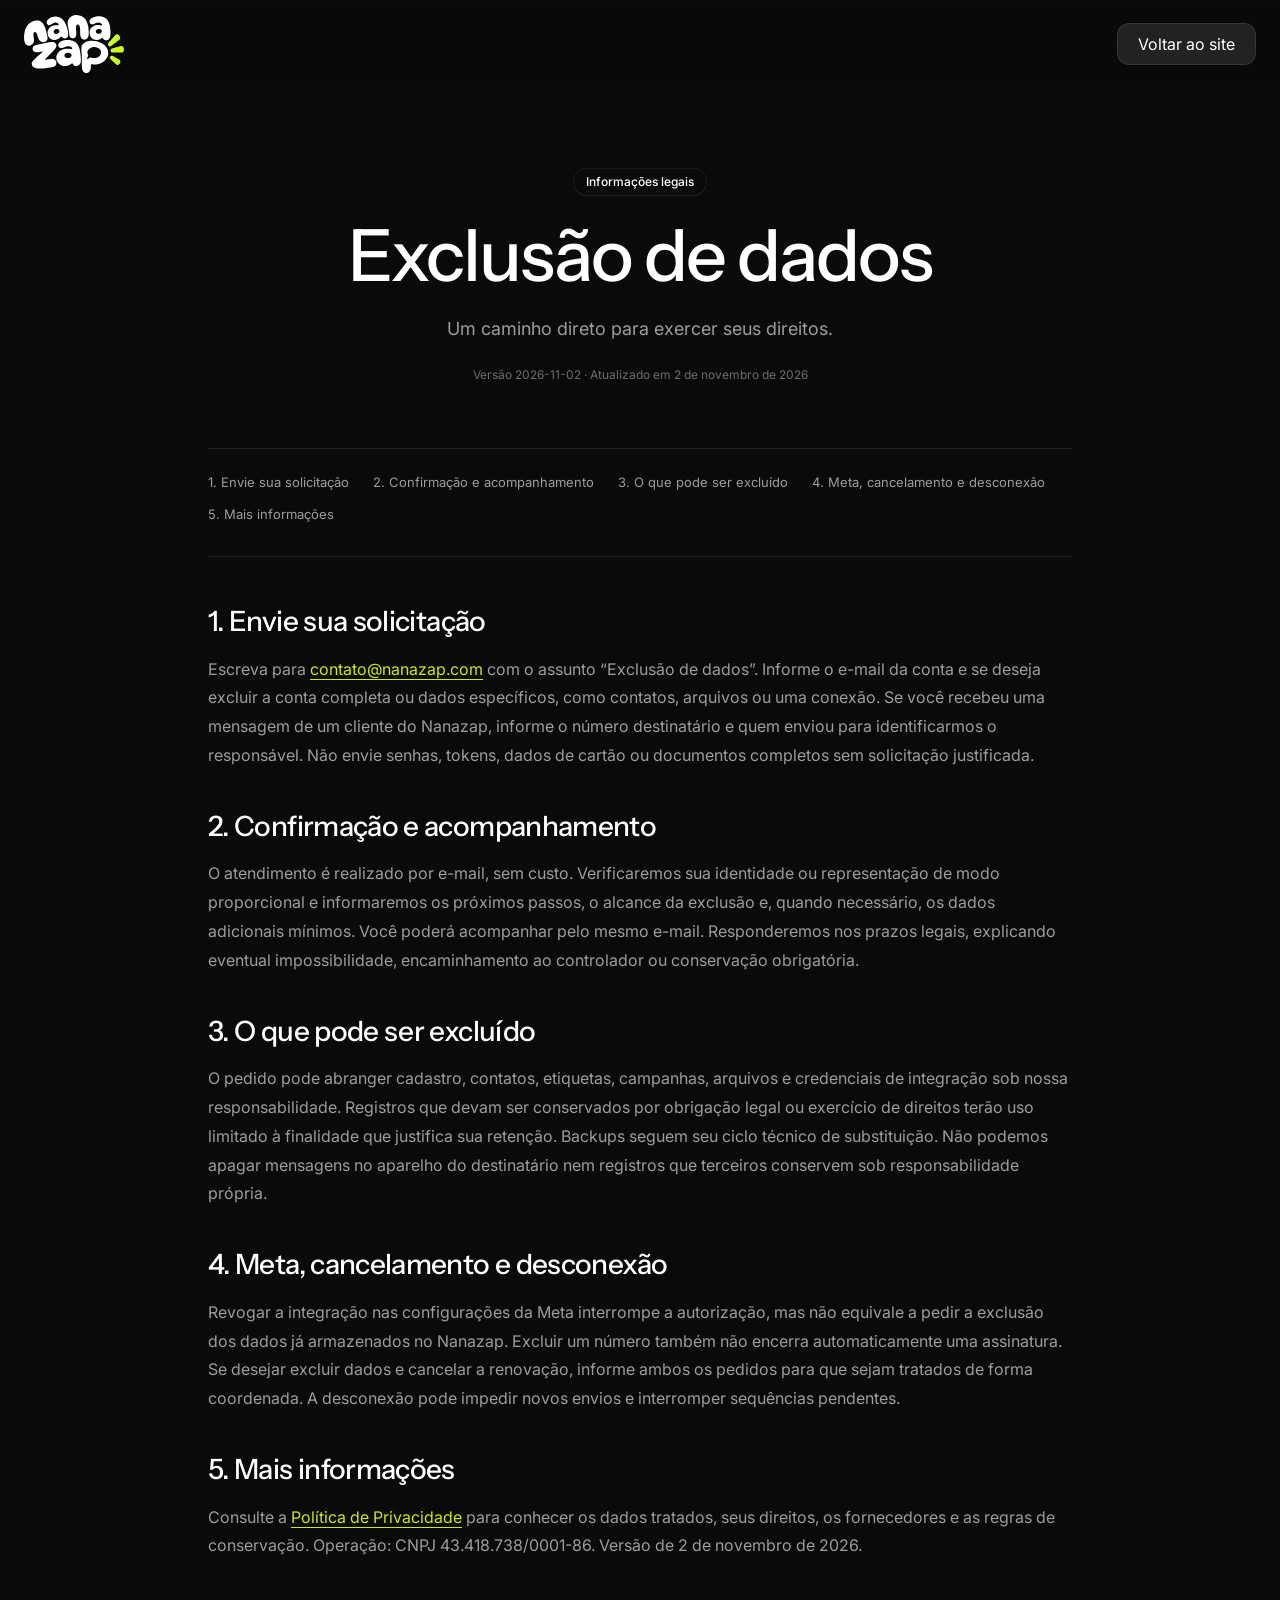
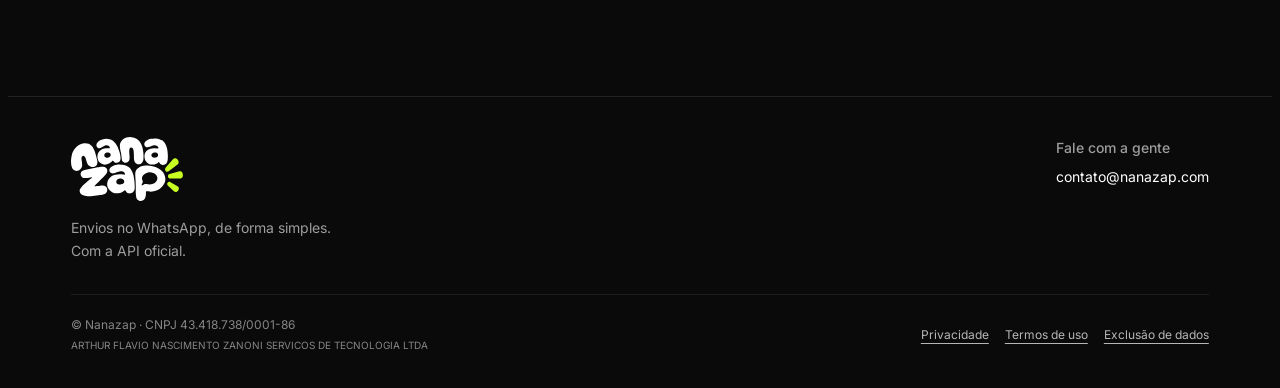
==== commit 1fd81e73: "feat: refresh brand assets and prepare responsive badge preview" ====
--- a/exclusao-de-dados.html
+++ b/exclusao-de-dados.html
@@ -7,11 +7,12 @@
 <link rel="preconnect" href="https://fonts.googleapis.com"><link rel="preconnect" href="https://fonts.gstatic.com" crossorigin>
 <link href="https://fonts.googleapis.com/css2?family=Instrument+Sans:wght@400;500;600;700&family=Inter:wght@400;500;600;700&display=swap" rel="stylesheet">
 <script src="./assets/js/site-branding.js" defer></script>
+<link rel="icon" type="image/svg+xml" href="./favicon.svg"><link rel="apple-touch-icon" href="./logo192.png">
 </head>
 <body class="legal-page">
 <div class="page-wrapper">
 <header class="navbar_component"><nav class="navbar_container" aria-label="Navegação principal">
-<div class="navbar_brand-group"><a href="https://nanazap.com" class="navbar_logo-link w-nav-brand"><img src="./assets/vectors/logo-nanazap-banana-e-texto.svg" alt="Nanazap" class="navbar_logo" style="width:120px" width="120"></a><span class="navbar-tech-provider" data-meta-tech-provider-slot hidden></span></div>
+<div class="navbar_brand-group"><a href="https://nanazap.com" class="navbar_logo-link w-nav-brand"><img src="./assets/vectors/logo-nanazap.svg" alt="Nanazap" class="navbar_logo" style="width:100px" width="100"></a><span class="navbar-tech-provider" data-meta-tech-provider-slot hidden></span></div>
 <div class="navbar_button-wrapper"><a href="https://nanazap.com" class="button is-navbar2-button w-button">Voltar ao site</a></div>
 </nav></header>
 <main>
@@ -22,7 +23,7 @@
       <footer class="site-footer" id="contato">
         <div class="padding-global"><div class="container-large">
           <div class="site-footer-top">
-            <div class="site-footer-brand"><a href="https://nanazap.com" aria-label="Nanazap, início"><img src="./assets/vectors/logo-nanazap-banana-e-texto.svg" alt="Nanazap" width="112" height="40" loading="lazy"></a><p>Envios no WhatsApp, de forma simples.<br>Com a API oficial.</p></div>
+            <div class="site-footer-brand"><a href="https://nanazap.com" aria-label="Nanazap, início"><img src="./assets/vectors/logo-nanazap.svg" alt="Nanazap" width="96" loading="lazy"></a><p>Envios no WhatsApp, de forma simples.<br>Com a API oficial.</p></div>
             <div class="site-footer-contact"><span>Fale com a gente</span><a href="mailto:contato@nanazap.com">contato@nanazap.com</a></div>
           </div>
           <div class="site-footer-bottom">
--- a/styles.css
+++ b/styles.css
@@ -5606,3 +5606,16 @@
 .navbar-tech-provider { display:flex;align-items:center;border-left:1px solid var(--_primitives---opacity--white-20);padding-left:1.5rem; }
 .navbar-tech-provider img { display:block;width:7rem;height:auto;max-height:2.25rem;object-fit:contain; }
 @media(max-width:479px) { .navbar_brand-group { gap:.75rem; }.navbar-tech-provider { padding-left:.75rem; }.navbar-tech-provider img { width:5rem; } }
+
+/* Approved badge / local preview: desktop follows the logo, mobile uses the CTA space. */
+.navbar-tech-provider img { width:8.5rem;max-height:2.75rem;border-radius:.375rem; }
+@media(max-width:767px) {
+  .has-tech-provider-badge .navbar_component .navbar_button-wrapper { display:none; }
+  .has-tech-provider-badge .navbar_component .navbar_container { grid-template-columns:1fr; }
+  .has-tech-provider-badge .navbar_brand-group { justify-content:space-between;width:100%;gap:1rem; }
+  .has-tech-provider-badge .navbar-tech-provider { border-left:0;padding-left:0; }
+  .has-tech-provider-badge .navbar-tech-provider img { width:7.25rem;max-height:2.5rem; }
+}
+/* This supplied asset has dark lettering and needs its original light surface. */
+.navbar-tech-provider img { width:9rem;max-height:none;background:#fff;border-radius:.375rem; }
+@media(max-width:767px) { .has-tech-provider-badge .navbar-tech-provider img { width:7.25rem;max-height:none; } }
